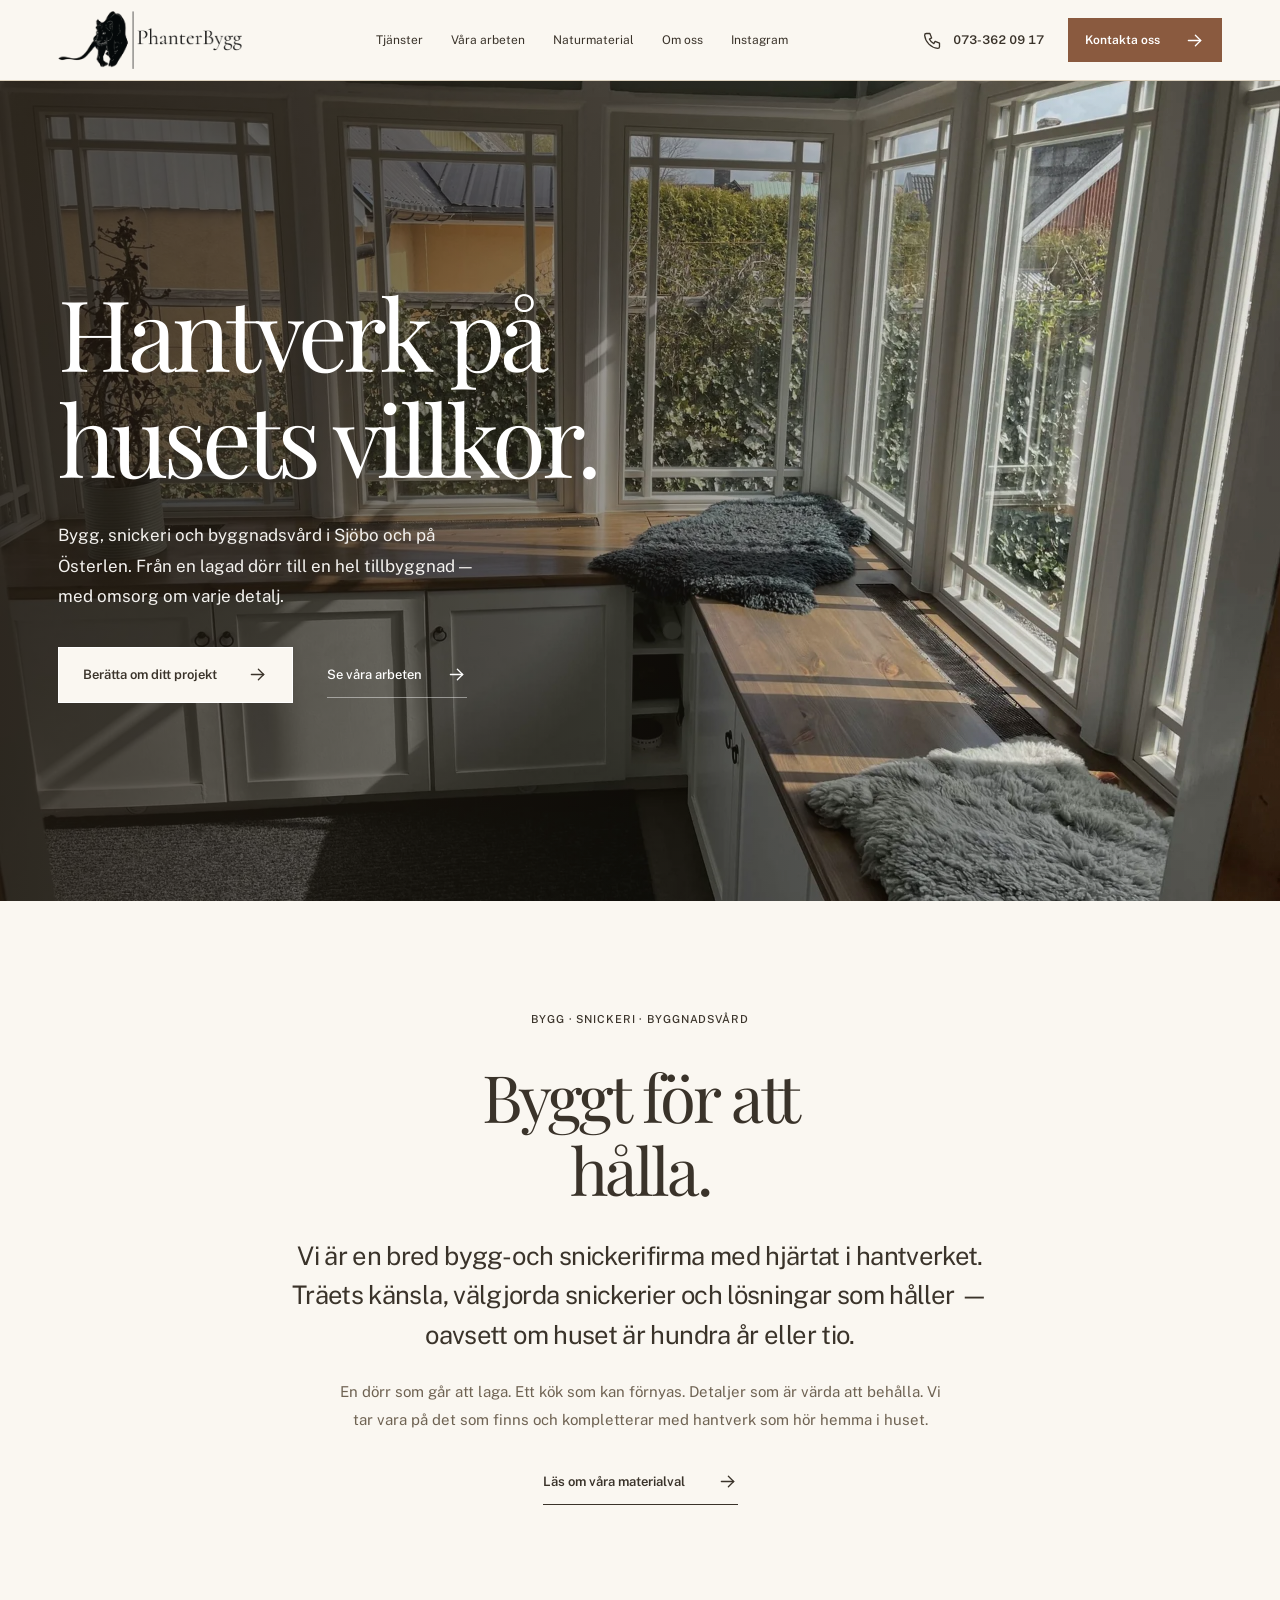
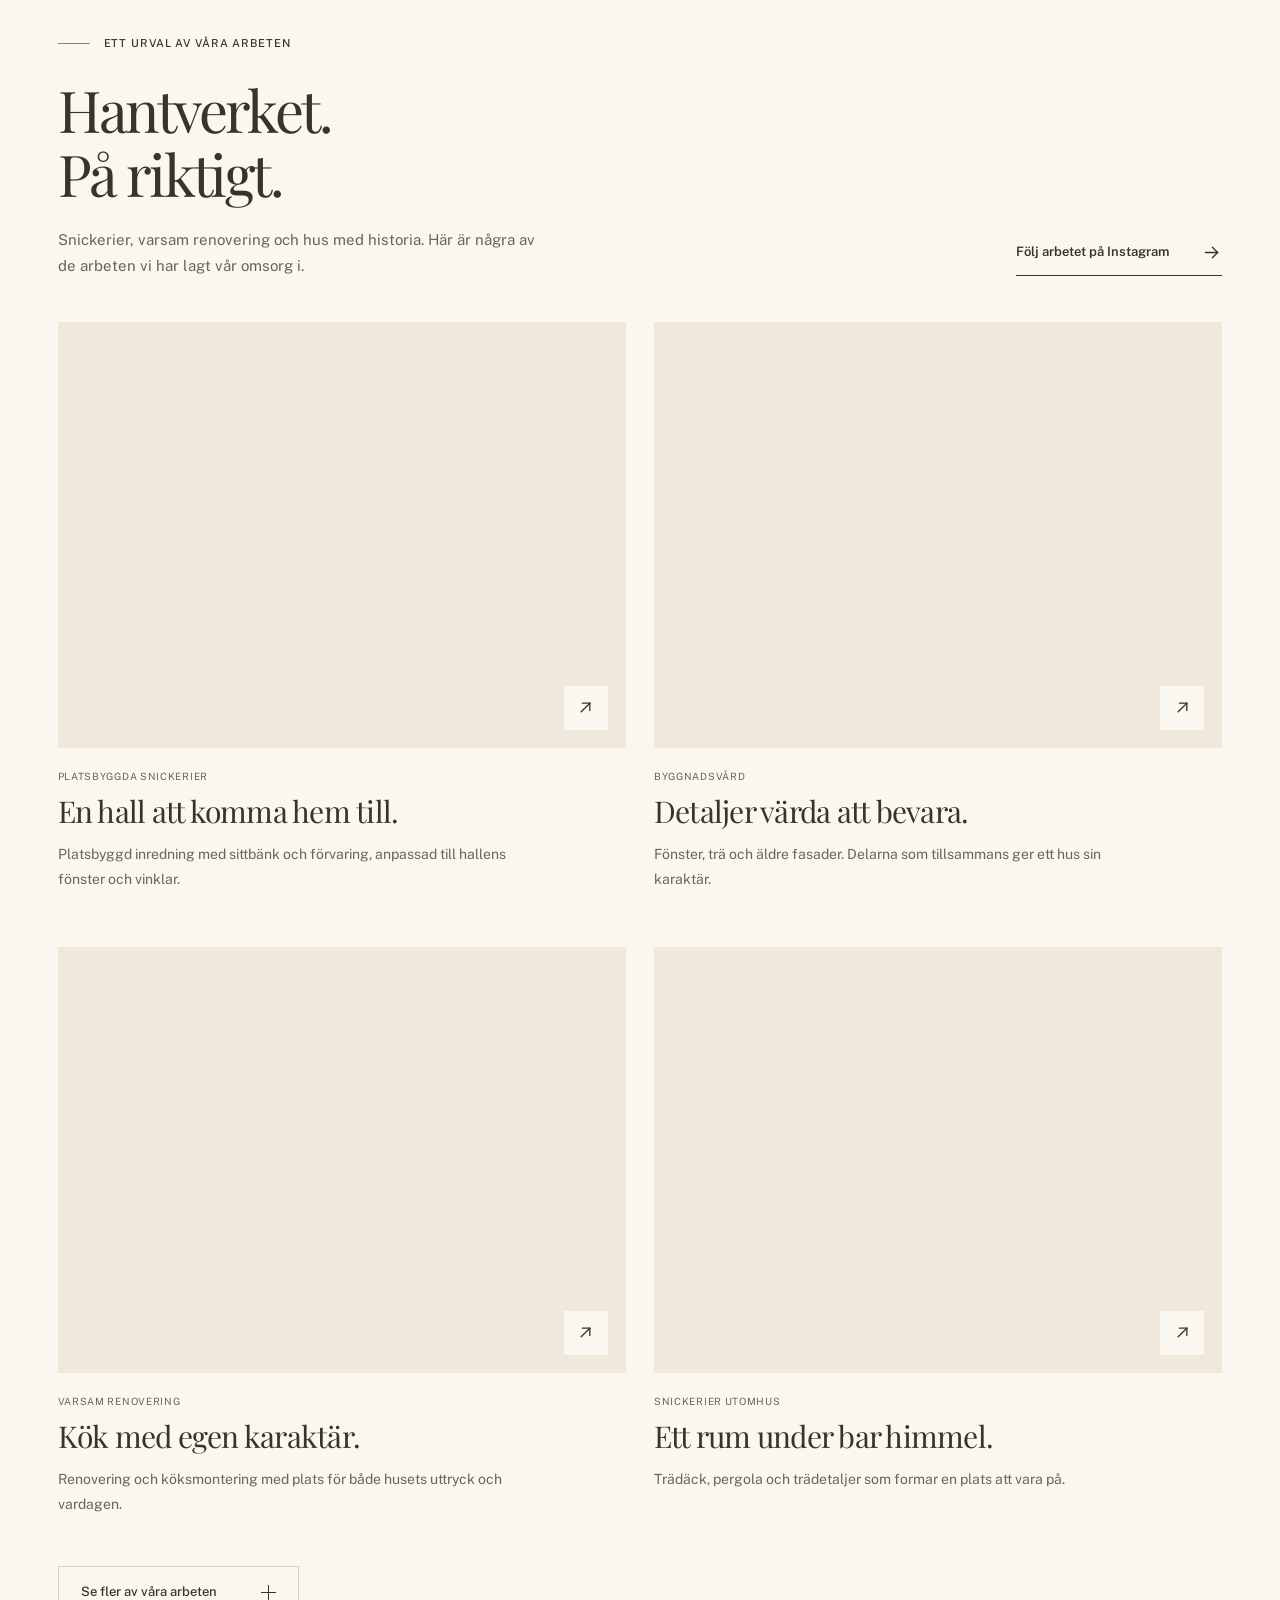
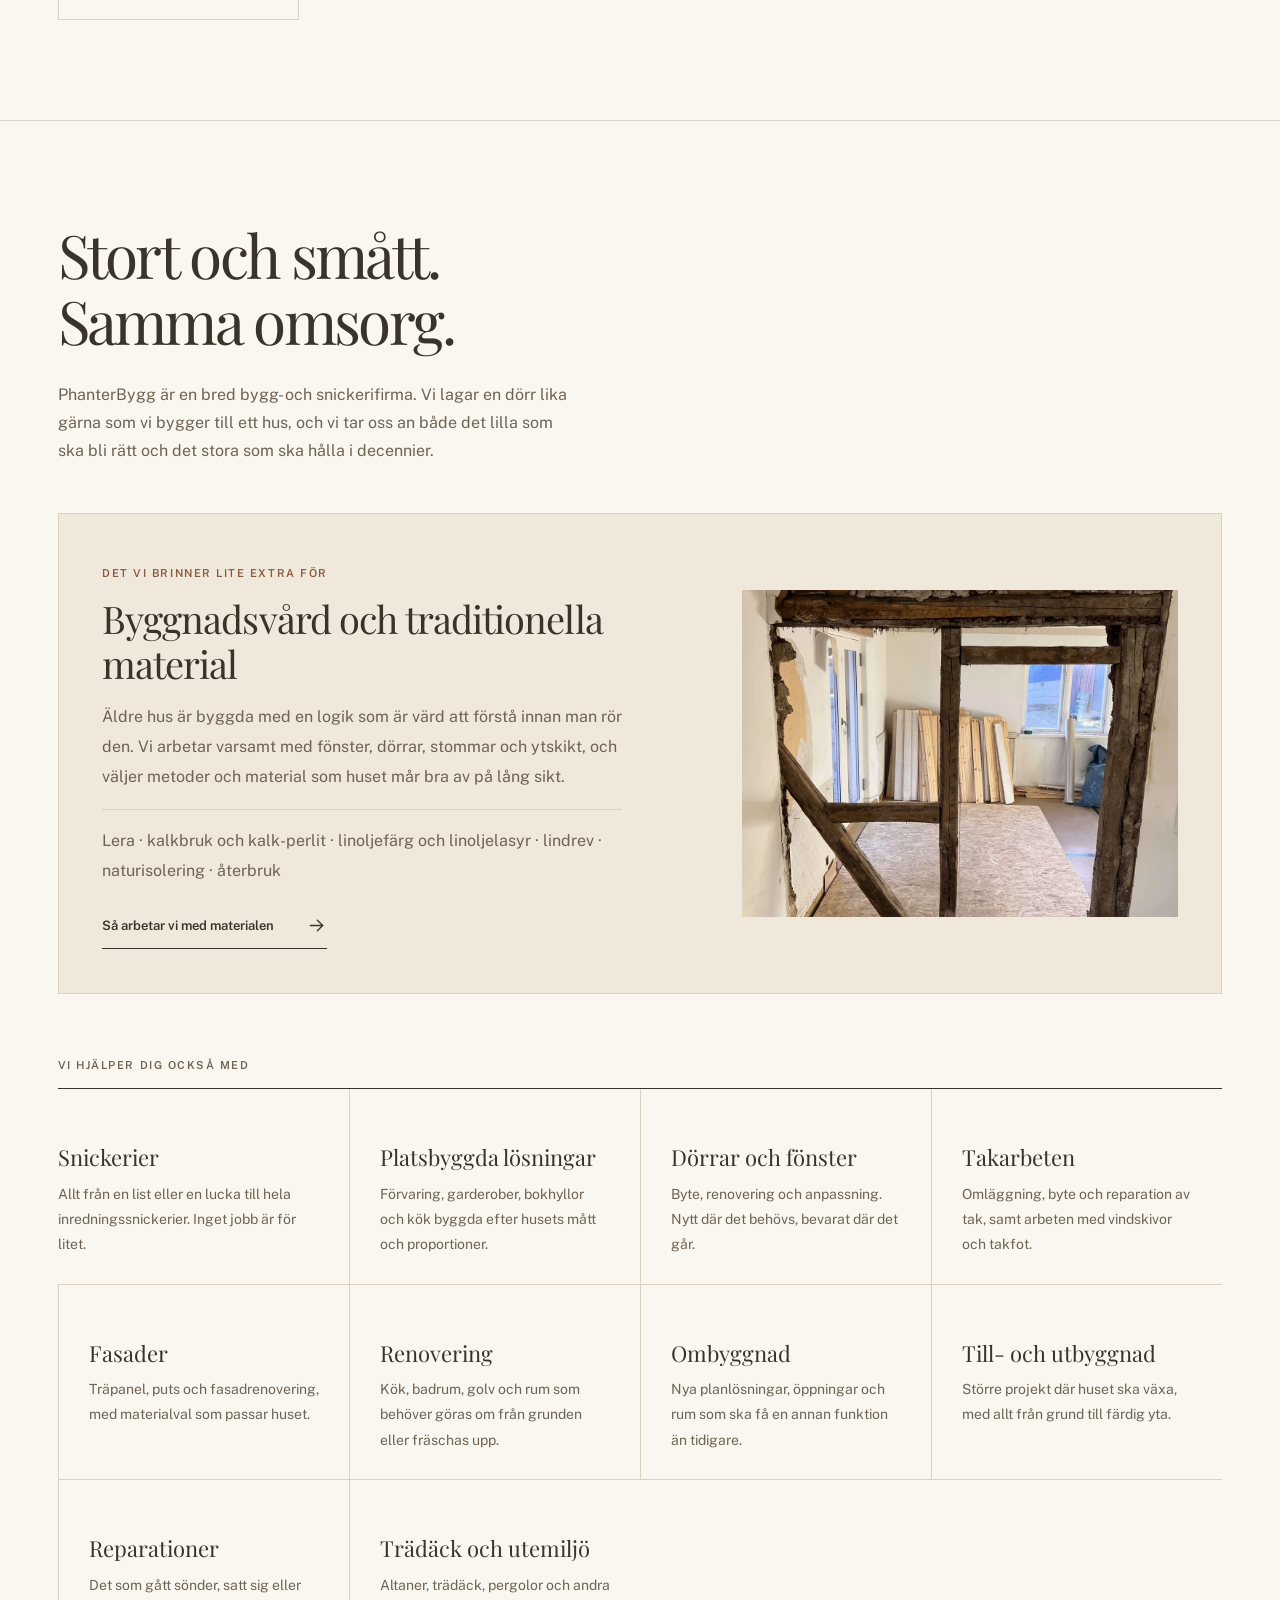
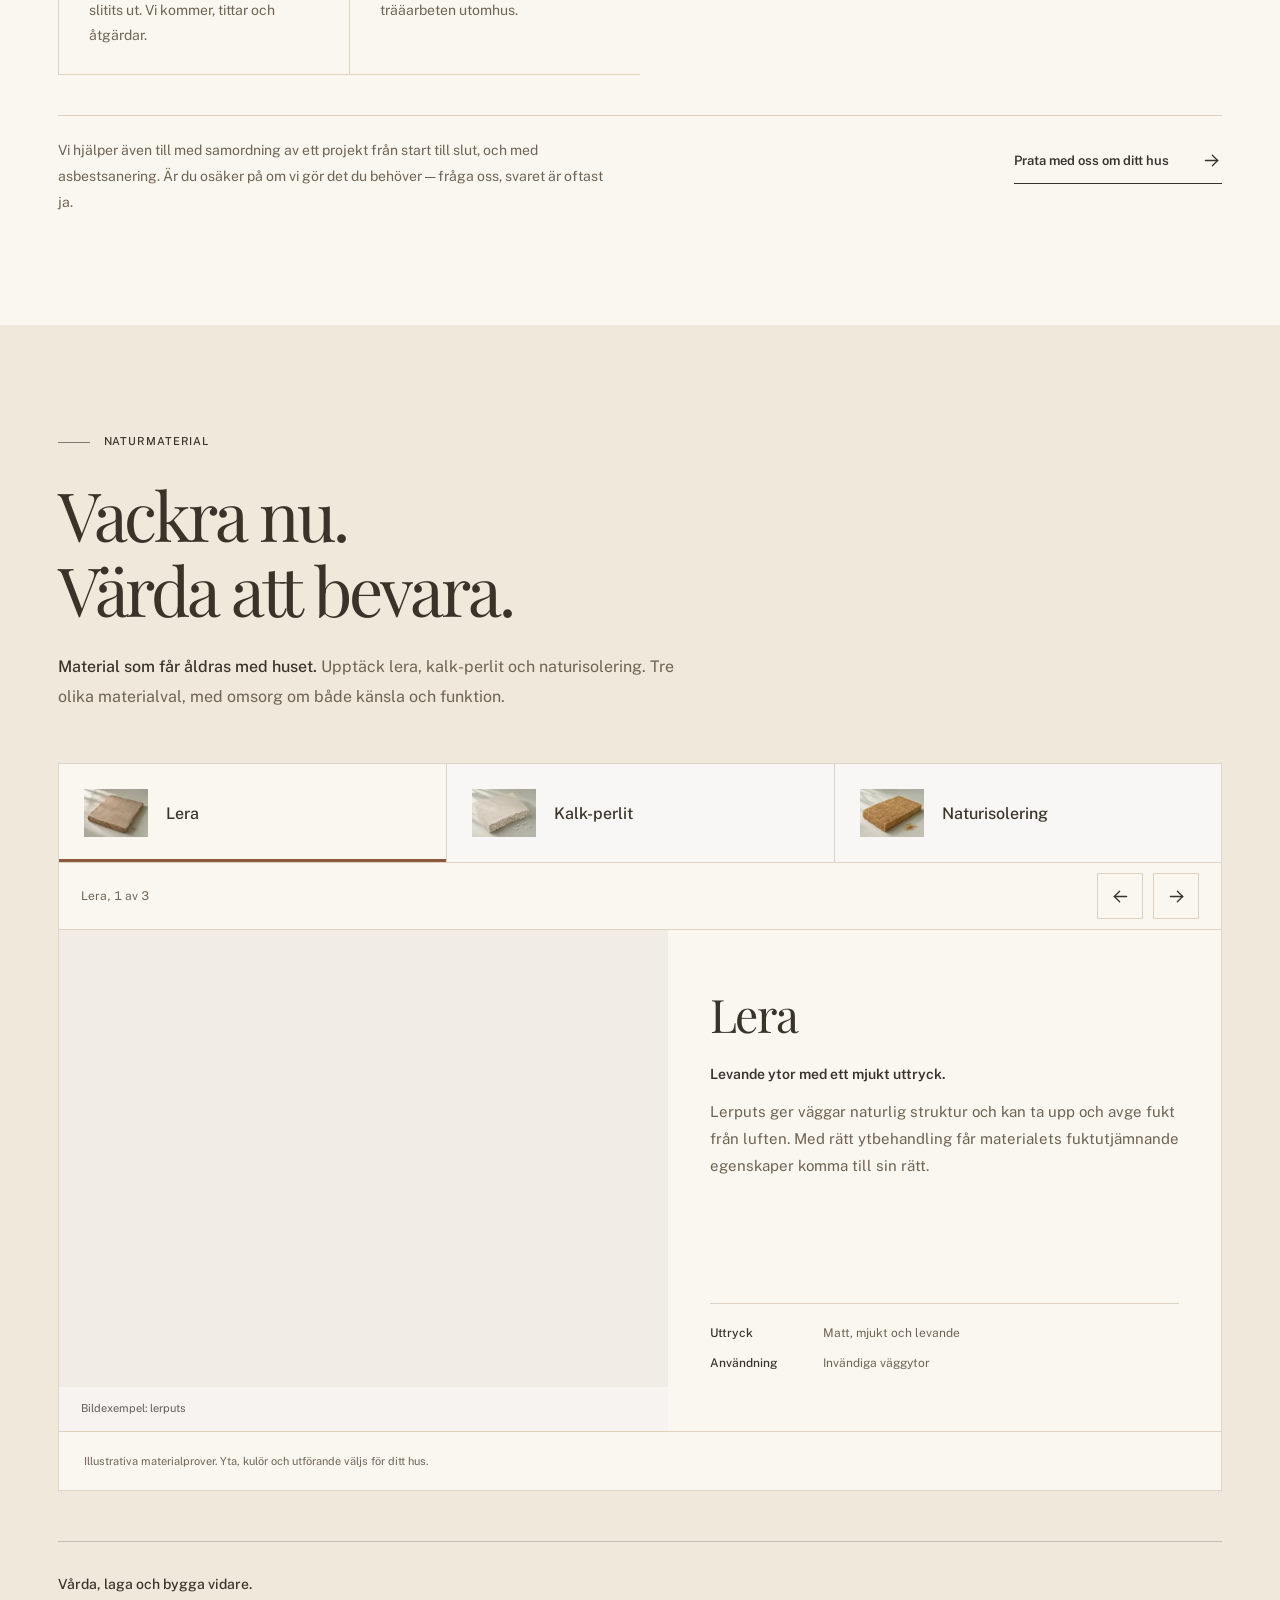
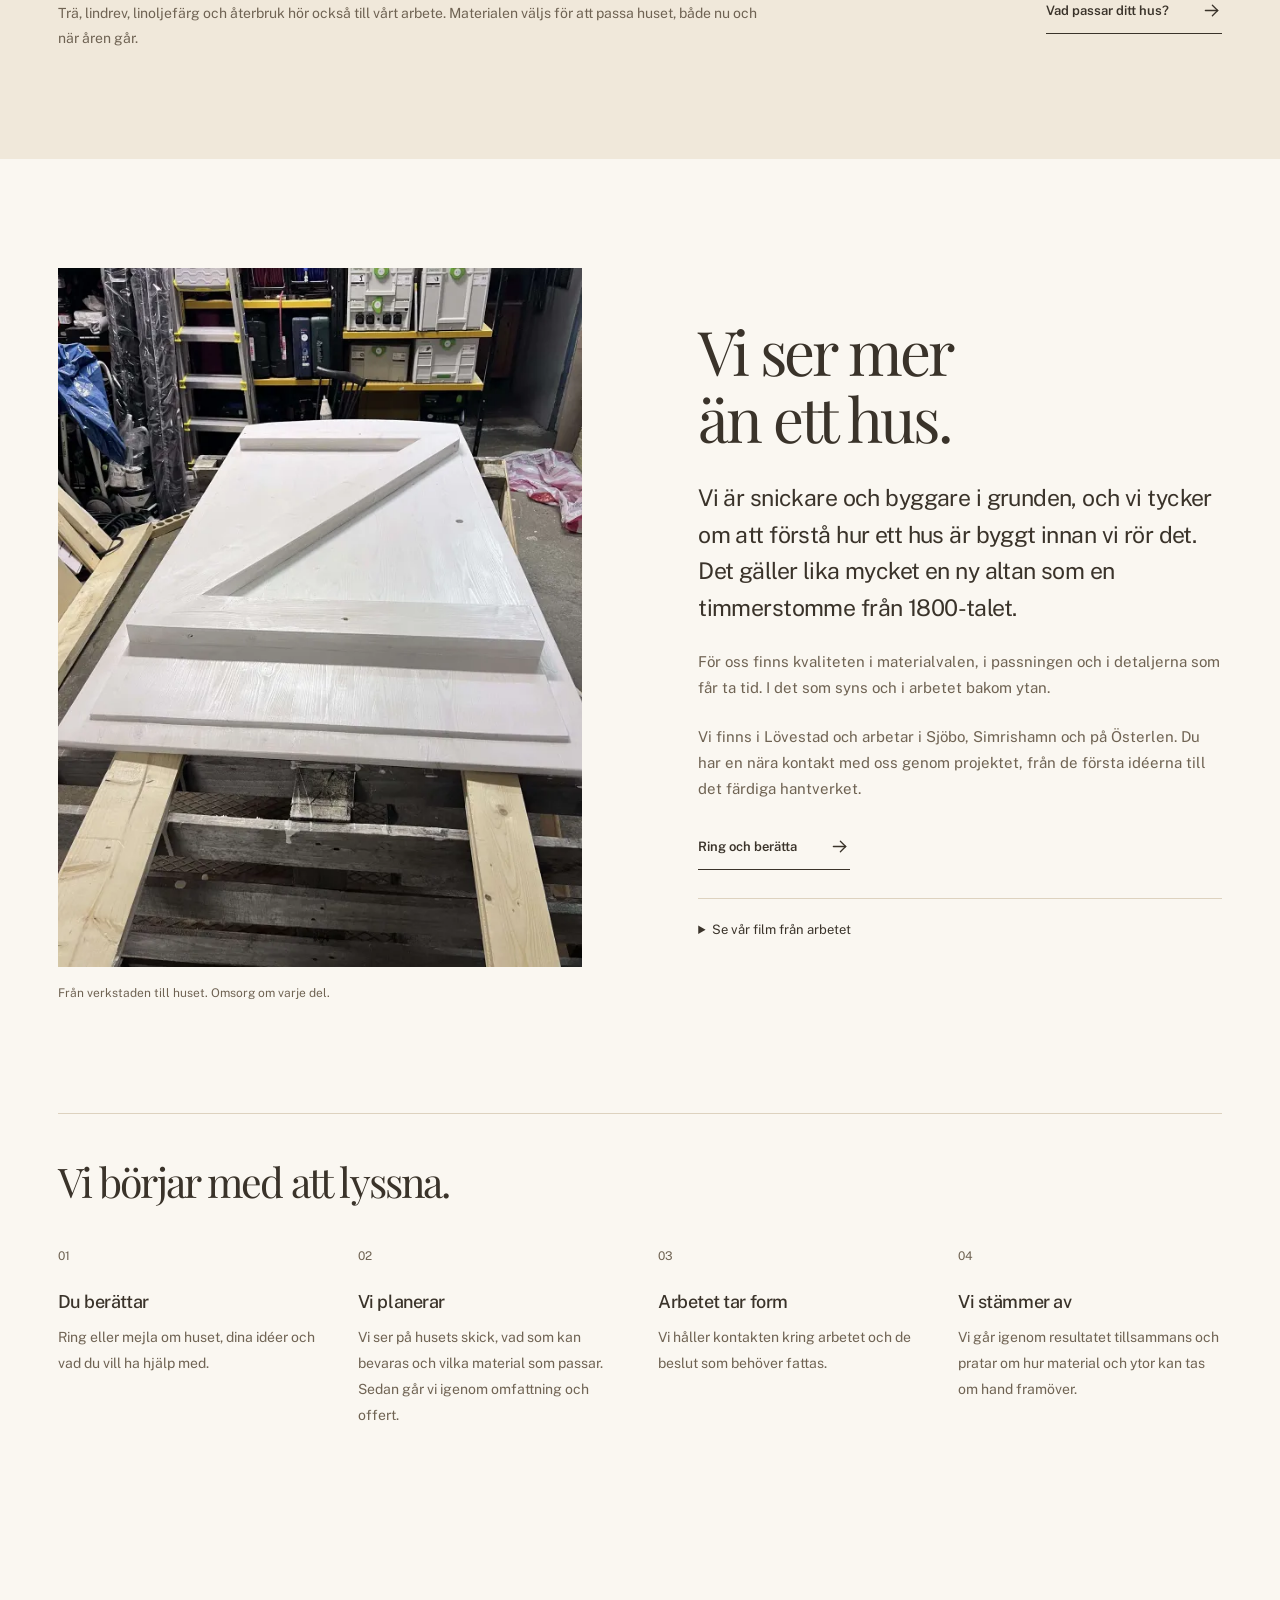
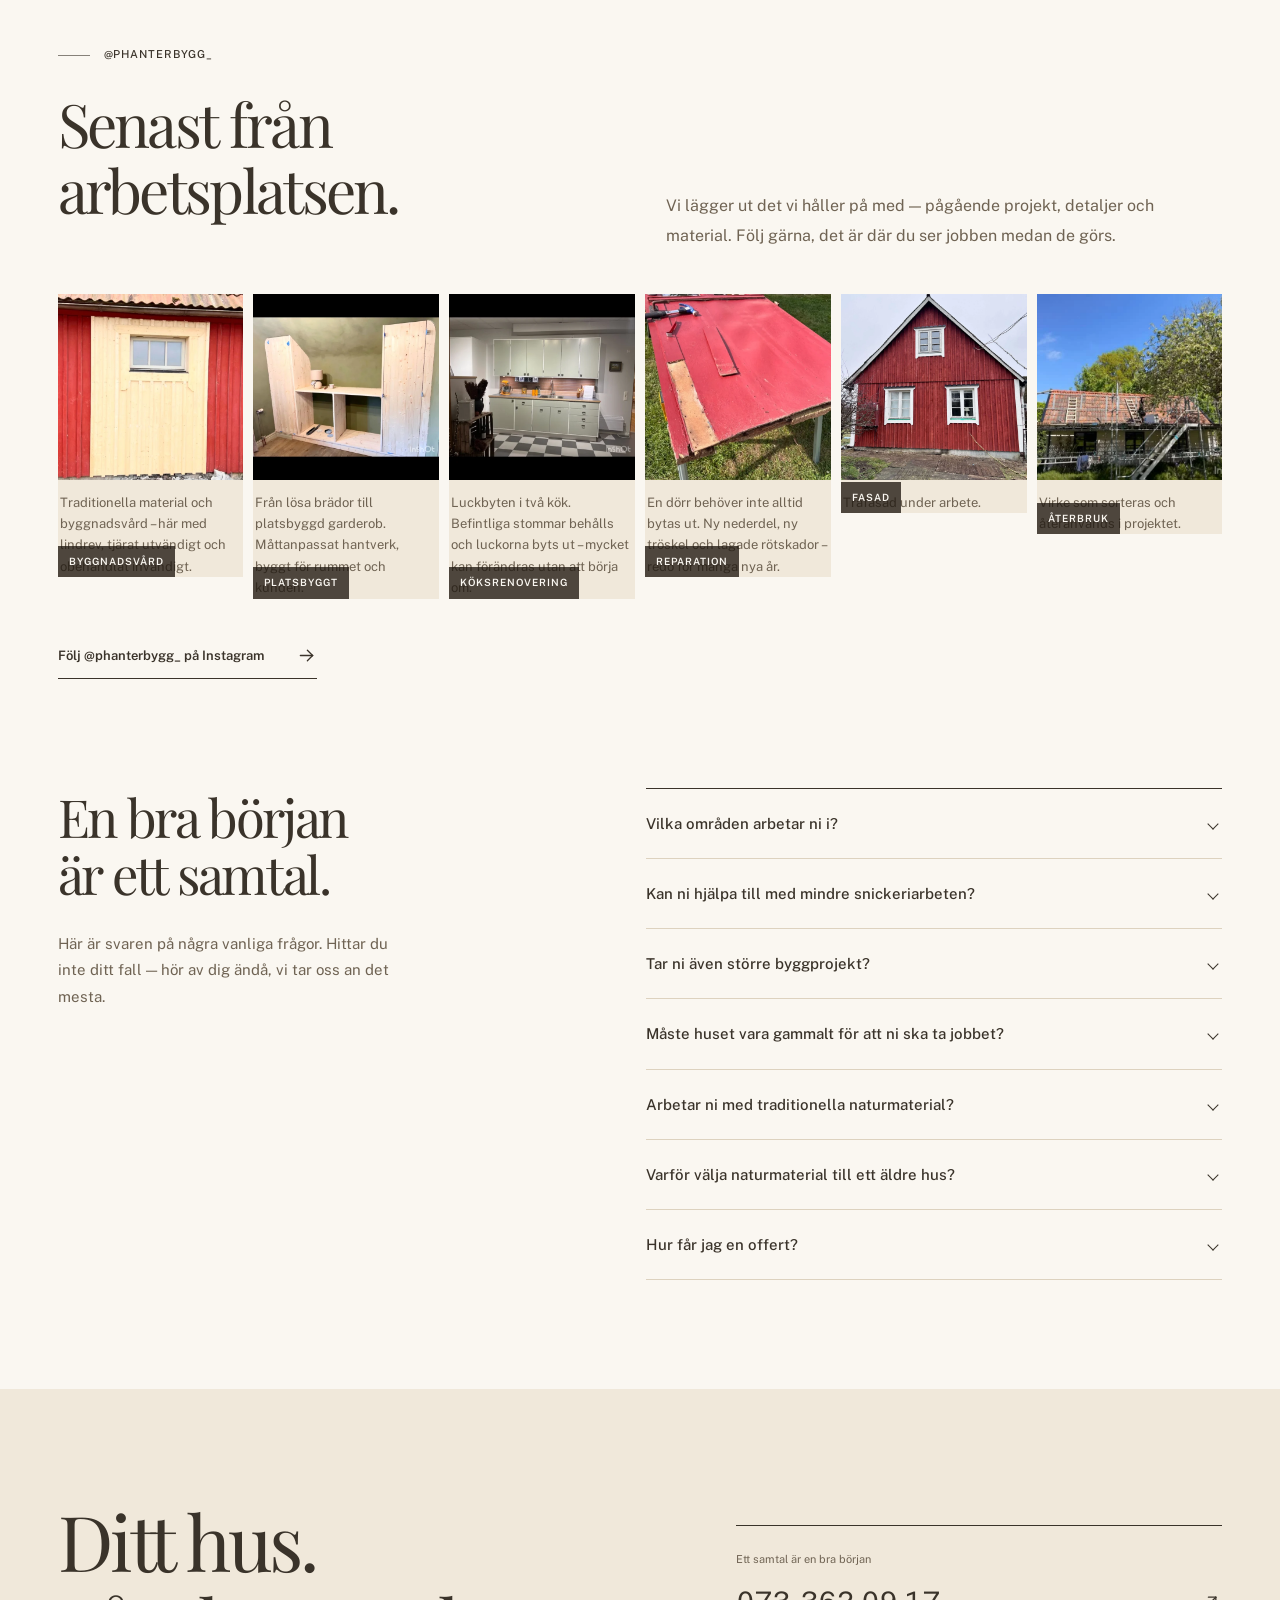
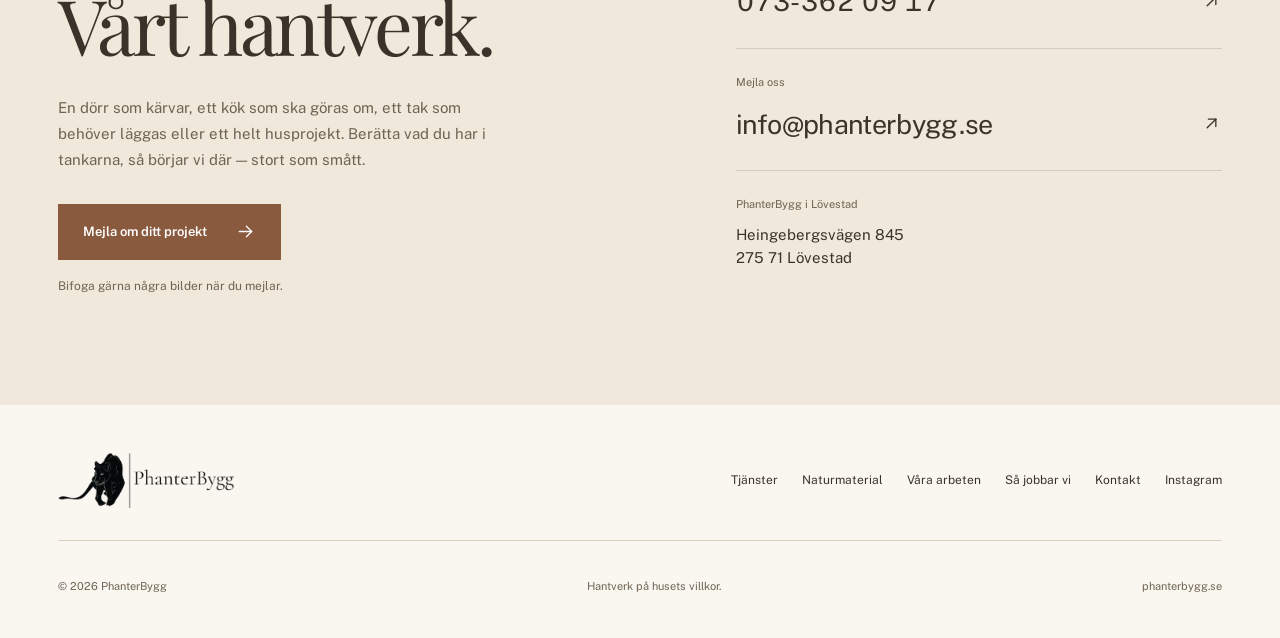
==== index.html @ 6626db3c "1" ====
<!DOCTYPE html><html lang="sv"><head>
<meta charset="utf-8">
<meta name="viewport" content="width=device-width,initial-scale=1,viewport-fit=cover">
<title>PhanterBygg | Bygg, snickeri &amp; byggnadsvård i Sjöbo och på Österlen</title>
<meta name="description" content="Bygg- och snickerifirma i Sjöbo och på Österlen. Snickerier, renovering, tak, fasad, till- och ombyggnad — och byggnadsvård med traditionella material. Stora som små jobb.">
<meta name="robots" content="index,follow,max-image-preview:large">
<meta name="theme-color" content="#faf7f1"><meta name="color-scheme" content="light">
<meta name="referrer" content="strict-origin-when-cross-origin">
<link rel="canonical" href="https://www.phanterbygg.se/">
<link rel="icon" href="assets/favicon.png" type="image/png">
<link rel="preload" href="assets/public-sans.woff2" as="font" type="font/woff2" crossorigin="">
<link rel="stylesheet" href="styles.css?v=20261112-material">
<meta property="og:type" content="website"><meta property="og:locale" content="sv_SE"><meta property="og:site_name" content="PhanterBygg">
<meta property="og:title" content="PhanterBygg | Hantverk på husets villkor">
<meta property="og:description" content="Bred bygg- och snickerifirma med hjärtat i byggnadsvården. Från en lagad dörr till en hel tillbyggnad — samma omsorg om detaljerna.">
<meta property="og:url" content="https://www.phanterbygg.se/">
<meta property="og:image" content="https://www.phanterbygg.se/assets/hero-hall-1920.webp">
<meta property="og:image:alt" content="Platsbyggd hall med träbänk och förvaring av PhanterBygg">
<meta name="twitter:card" content="summary_large_image">
<script type="application/ld+json">{"@context":"https://schema.org","@graph":[{"@type":"GeneralContractor","@id":"https://www.phanterbygg.se/#foretag","name":"PhanterBygg","url":"https://www.phanterbygg.se/","logo":"https://www.phanterbygg.se/assets/logo.webp","image":"https://www.phanterbygg.se/assets/hero-hall-1920.webp","description":"Byggnadsvård och måttanpassade snickerier med naturmaterial i Lövestad, Sjöbo, Simrishamn och på Österlen.","telephone":"+46733620917","email":"info@phanterbygg.se","address":{"@type":"PostalAddress","streetAddress":"Heingebergsvägen 845","postalCode":"275 71","addressLocality":"Lövestad","addressCountry":"SE"},"areaServed":["Lövestad","Sjöbo","Simrishamn","Österlen"],"sameAs":["https://www.instagram.com/phanterbygg_/"],"hasOfferCatalog":{"@type":"OfferCatalog","name":"Byggnadsvård och snickerier","itemListElement":[{"@type":"Offer","itemOffered":{"@type":"Service","name":"Byggnadsvård"}},{"@type":"Offer","itemOffered":{"@type":"Service","name":"Snickerier"}},{"@type":"Offer","itemOffered":{"@type":"Service","name":"Varsam renovering"}}]},"knowsAbout":["Byggnadsvård","Snickerier","Varsam renovering","Naturmaterial","Lera","Kalk-perlit","Naturisolering","Återbruk"]},{"@type":"WebSite","@id":"https://www.phanterbygg.se/#webbplats","url":"https://www.phanterbygg.se/","name":"PhanterBygg","inLanguage":"sv-SE"},{"@type":"WebPage","@id":"https://www.phanterbygg.se/#sida","url":"https://www.phanterbygg.se/","name":"Byggnadsvård och snickeri i Sjöbo och på Österlen","inLanguage":"sv-SE","isPartOf":{"@id":"https://www.phanterbygg.se/#webbplats"},"about":{"@id":"https://www.phanterbygg.se/#foretag"}}]}</script>
<script src="script.js?v=20261112-material" defer=""></script>
<link rel="preload" href="assets/playfair-display.woff2" as="font" type="font/woff2" crossorigin=""></head>
<body id="top">
<svg xmlns="http://www.w3.org/2000/svg" width="0" height="0" aria-hidden="true" class="icon-definitions"><defs><symbol id="arrow" viewBox="0 0 24 24"><g fill="none" stroke="currentColor" stroke-width="1.5" stroke-linecap="round" stroke-linejoin="round"><path d="M5 12l14 0"></path><path d="M13 18l6 -6"></path><path d="M13 6l6 6"></path></g></symbol><symbol id="phone" viewBox="0 0 24 24"><path d="M5 4h4l2 5-2.5 1.5a11 11 0 0 0 5 5L15 13l5 2v4a2 2 0 0 1-2 2A17 17 0 0 1 3 6a2 2 0 0 1 2-2" fill="none" stroke="currentColor" stroke-width="1.5" stroke-linecap="round" stroke-linejoin="round"></path></symbol></defs></svg>
<a class="skip" href="#innehall">Hoppa till innehållet</a>
<header class="header" id="header"><div class="nav wrap">
<a class="brand" href="#top" aria-label="PhanterBygg, startsida"><img src="assets/logo.webp" alt="PhanterBygg" width="895" height="279"></a>
<nav class="nav-links" aria-label="Huvudmeny"><a href="#tjanster">Tjänster</a><a href="#projekt">Våra arbeten</a><a href="#naturmaterial">Naturmaterial</a><a href="#om-oss">Om oss</a><a href="#instagram">Instagram</a></nav>
<div class="nav-actions"><a class="nav-phone" href="tel:+46733620917" aria-label="Ring PhanterBygg på 073-362 09 17"><svg class="arrow" aria-hidden="true"><use href="#phone"></use></svg><span>073-362 09 17</span></a><a class="button nav-contact" href="#offert">Kontakta oss <svg class="arrow" aria-hidden="true"><use href="#arrow"></use></svg></a><button class="menu-toggle" aria-label="Öppna menyn" aria-expanded="false" aria-controls="mobile-menu"><span class="menu-label">Meny</span><span class="menu-lines" aria-hidden="true"><i></i><i></i></span></button></div>
</div></header>
<div class="mobile-menu" id="mobile-menu" hidden=""><nav aria-label="Mobilmeny"><a href="#tjanster">Tjänster</a><a href="#projekt">Våra arbeten</a><a href="#naturmaterial">Naturmaterial</a><a href="#om-oss">Om oss</a><a href="#instagram">Instagram</a><a href="#process">Så jobbar vi</a><a href="#offert">Kontakt</a></nav><div class="menu-contact"><a href="tel:+46733620917">073-362 09 17</a><a href="mailto:info@phanterbygg.se">info@phanterbygg.se</a></div></div>
<main id="innehall">
<section class="hero" aria-labelledby="hero-title">
<img class="hero-photo" src="assets/hero-hall-1920.webp" srcset="assets/hero-hall-900.webp 900w, assets/hero-hall-1920.webp 1920w" sizes="100vw" alt="Platsbyggd hall av PhanterBygg med träbänk, förvaring och ljus genom spröjsade fönster" width="1920" height="1440" fetchpriority="high" decoding="async">
<div class="hero-shade" aria-hidden="true"></div>
<div class="wrap hero-content"><h1 id="hero-title">Hantverk på<br> husets villkor.</h1><p>Bygg, snickeri och byggnadsvård i Sjöbo och på Österlen. Från en lagad dörr till en hel tillbyggnad — med omsorg om varje detalj.</p><div class="hero-actions"><a class="button" href="#offert">Berätta om ditt projekt <svg class="arrow" aria-hidden="true"><use href="#arrow"></use></svg></a><a class="hero-link" href="#projekt">Se våra arbeten <svg class="arrow" aria-hidden="true"><use href="#arrow"></use></svg></a></div></div>

</section>

<section class="intro section" aria-labelledby="intro-title"><div class="wrap intro-layout intro-editorial">
<div><span class="section-label">Bygg · Snickeri · Byggnadsvård</span><h2 id="intro-title">Byggt för att<br> hålla.</h2></div>
<div><p class="lead">Vi är en bred bygg- och snickerifirma med hjärtat i hantverket. Träets känsla, välgjorda snickerier och lösningar som håller — oavsett om huset är hundra år eller tio.</p><p>En dörr som går att laga. Ett kök som kan förnyas. Detaljer som är värda att behålla. Vi tar vara på det som finns och kompletterar med hantverk som hör hemma i huset.</p><a class="text-link" href="#naturmaterial">Läs om våra materialval <svg class="arrow" aria-hidden="true"><use href="#arrow"></use></svg></a></div>
</div></section><section class="projects section" id="projekt"><div class="wrap"><div class="projects-heading"><div><span class="section-label">Ett urval av våra arbeten</span><h2>Hantverket.<br> På riktigt.</h2><p>Snickerier, varsam renovering och hus med historia. Här är några av de arbeten vi har lagt vår omsorg i.</p></div><a class="text-link" href="https://www.instagram.com/phanterbygg_/" target="_blank" rel="noopener noreferrer">Följ arbetet på Instagram <svg class="arrow" aria-hidden="true"><use href="#arrow"></use></svg></a></div><div class="project-grid selected-projects"><figure class="project"><a class="project-image" href="assets/platsbyggd-hall.webp" data-viewer="" data-caption="En hall att komma hem till." aria-label="Visa hela bilden: En hall att komma hem till."><img src="assets/platsbyggd-hall.webp" srcset="assets/platsbyggd-hall-600.webp 600w, assets/platsbyggd-hall.webp 1200w" sizes="(max-width: 760px) calc(100vw - 40px), 47vw" alt="Platsbyggd hall med sittbänk, träskivor och vita förvaringsskåp" width="1200" height="900" loading="lazy" decoding="async"><span class="image-open" aria-hidden="true"><svg class="arrow" aria-hidden="true"><use href="#arrow"></use></svg></span></a><figcaption><span class="project-kind">Platsbyggda snickerier</span><h3>En hall att komma hem till.</h3><p>Platsbyggd inredning med sittbänk och förvaring, anpassad till hallens fönster och vinklar.</p></figcaption></figure><figure class="project"><a class="project-image" href="assets/fonster-tegel.webp" data-viewer="" data-caption="Detaljer värda att bevara." aria-label="Visa hela bilden: Detaljer värda att bevara."><img src="assets/fonster-tegel.webp" srcset="assets/fonster-tegel-600.webp 600w, assets/fonster-tegel.webp 1200w" sizes="(max-width: 760px) calc(100vw - 40px), 47vw" alt="Grönt träfönster i en äldre röd tegelfasad" width="1200" height="1600" loading="lazy" decoding="async"><span class="image-open" aria-hidden="true"><svg class="arrow" aria-hidden="true"><use href="#arrow"></use></svg></span></a><figcaption><span class="project-kind">Byggnadsvård</span><h3>Detaljer värda att bevara.</h3><p>Fönster, trä och äldre fasader. Delarna som tillsammans ger ett hus sin karaktär.</p></figcaption></figure><figure class="project"><a class="project-image" href="assets/koksrenovering.webp" data-viewer="" data-caption="Kök med egen karaktär." aria-label="Visa hela bilden: Kök med egen karaktär."><img src="assets/koksrenovering.webp" srcset="assets/koksrenovering-600.webp 600w, assets/koksrenovering.webp 1200w" sizes="(max-width: 760px) calc(100vw - 40px), 47vw" alt="Kök med grå skåpluckor, träbalkar och trappa" width="1200" height="900" loading="lazy" decoding="async"><span class="image-open" aria-hidden="true"><svg class="arrow" aria-hidden="true"><use href="#arrow"></use></svg></span></a><figcaption><span class="project-kind">Varsam renovering</span><h3>Kök med egen karaktär.</h3><p>Renovering och köksmontering med plats för både husets uttryck och vardagen.</p></figcaption></figure><figure class="project"><a class="project-image" href="assets/pergola.webp" data-viewer="" data-caption="Ett rum under bar himmel." aria-label="Visa hela bilden: Ett rum under bar himmel."><img src="assets/pergola.webp" srcset="assets/pergola-600.webp 600w, assets/pergola.webp 1200w" sizes="(max-width: 760px) calc(100vw - 40px), 47vw" alt="Pergola i trä med ribbväggar på en uteplats" width="1200" height="900" loading="lazy" decoding="async"><span class="image-open" aria-hidden="true"><svg class="arrow" aria-hidden="true"><use href="#arrow"></use></svg></span></a><figcaption><span class="project-kind">Snickerier utomhus</span><h3>Ett rum under bar himmel.</h3><p>Trädäck, pergola och trädetaljer som formar en plats att vara på.</p></figcaption></figure></div>
<details class="more-projects"><summary>Se fler av våra arbeten <span class="more-icon" aria-hidden="true"></span></summary><div class="project-grid extra-projects"><figure class="project"><a class="project-image" href="assets/platsbyggd-forvaring.webp" data-viewer="" data-caption="Förvaring som hör hemma." aria-label="Visa hela bilden: Förvaring som hör hemma."><img src="assets/platsbyggd-forvaring.webp" srcset="assets/platsbyggd-forvaring-600.webp 600w, assets/platsbyggd-forvaring.webp 1200w" sizes="(max-width: 600px) calc(100vw - 40px), (max-width: 1000px) 43vw, 29vw" alt="Vita platsbyggda skåpluckor i trä med svarta gångjärn" width="1200" height="900" loading="lazy" decoding="async"><span class="image-open" aria-hidden="true"><svg class="arrow" aria-hidden="true"><use href="#arrow"></use></svg></span></a><figcaption><h3>Förvaring som hör hemma.</h3><p>Måttanpassade snickerier med genomtänkta detaljer, från luckor till beslag.</p></figcaption></figure><figure class="project"><a class="project-image" href="assets/fasad-tra.webp" data-viewer="" data-caption="Hus med en historia." aria-label="Visa hela bilden: Hus med en historia."><img src="assets/fasad-tra.webp" srcset="assets/fasad-tra-600.webp 600w, assets/fasad-tra.webp 1200w" sizes="(max-width: 600px) calc(100vw - 40px), (max-width: 1000px) 43vw, 29vw" alt="Äldre rött trähus med vita fönster och träpanel" width="1200" height="1600" loading="lazy" decoding="async"><span class="image-open" aria-hidden="true"><svg class="arrow" aria-hidden="true"><use href="#arrow"></use></svg></span></a><figcaption><h3>Hus med en historia.</h3><p>Byggnadsvård och varsam renovering med respekt för det befintliga.</p></figcaption></figure>
<figure class="project"><a class="project-image letterbox" href="assets/snickeri.webp" data-viewer="" data-caption="Platsbyggd garderob under arbete." aria-label="Visa hela bilden av garderoben"><img src="assets/snickeri.webp" alt="Platsbyggd garderob i trä under arbete" width="640" height="1138" loading="lazy" decoding="async"><span class="image-open" aria-hidden="true"><svg class="arrow" aria-hidden="true"><use href="#arrow"></use></svg></span></a><figcaption><h3>Platsbyggt för rummet.</h3><p>Från lösa brädor till garderob med stomme, hyllor, luckor och beslag. Ett pågående snickeriarbete.</p></figcaption></figure>
<figure class="project"><a class="project-image letterbox" href="assets/kok.webp" data-viewer="" data-caption="Nya köksluckor, bevarade stommar." aria-label="Visa hela bilden av köket"><img src="assets/kok.webp" alt="Kök med nya ljusgröna luckor och bevarade stommar" width="640" height="1138" loading="lazy" decoding="async"><span class="image-open" aria-hidden="true"><svg class="arrow" aria-hidden="true"><use href="#arrow"></use></svg></span></a><figcaption><h3>Nya luckor. Samma stommar.</h3><p>Luckbyte i samarbete med Smedstorps Snickeri. Ett nytt uttryck utan att allt behöver rivas ut.</p></figcaption></figure>
<figure class="project"><a class="project-image" href="assets/byggnadsvard.webp" data-viewer="" data-caption="Nytt trä möter gammalt hus." aria-label="Visa hela bilden av träfasaden"><img src="assets/byggnadsvard.webp" alt="Ny träpanel och fönster på ett äldre rött hus" width="640" height="1138" loading="lazy" decoding="async"><span class="image-open" aria-hidden="true"><svg class="arrow" aria-hidden="true"><use href="#arrow"></use></svg></span></a><figcaption><h3>Nytt trä möter gammalt hus.</h3><p>Traditionella material och metoder med omsorg om husets befintliga delar.</p></figcaption></figure>
<figure class="project"><a class="project-image" href="assets/aterbruk.webp" data-viewer="" data-caption="Takarbete med återbruk av takpannor." aria-label="Visa hela bilden av takarbetet"><img src="assets/aterbruk.webp" alt="Takarbete där befintliga takpannor återbrukas" width="640" height="480" loading="lazy" decoding="async"><span class="image-open" aria-hidden="true"><svg class="arrow" aria-hidden="true"><use href="#arrow"></use></svg></span></a><figcaption><h3>Takpannor värda att behålla.</h3><p>Återbruk är en del av att förstå vad huset redan har.</p></figcaption></figure>
<figure class="project"><a class="project-image" href="assets/hantverk-ute.webp" data-viewer="" data-caption="Träkonstruktion och utekök." aria-label="Visa hela bilden av uteköket"><img src="assets/hantverk-ute.webp" srcset="assets/hantverk-ute-600.webp 600w, assets/hantverk-ute.webp 1200w" sizes="(max-width: 600px) calc(100vw - 40px), (max-width: 1000px) 43vw, 29vw" alt="Utekök under en träkonstruktion vid en äldre byggnad" width="1200" height="900" loading="lazy" decoding="async"><span class="image-open" aria-hidden="true"><svg class="arrow" aria-hidden="true"><use href="#arrow"></use></svg></span></a><figcaption><h3>Hantverk även utomhus.</h3><p>Trädetaljer, tak och plats för livet utanför huset.</p></figcaption></figure>
<figure class="project"><a class="project-image" href="assets/utemiljo.webp" data-viewer="" data-caption="Trädäck och uteplats." aria-label="Visa hela bilden av uteplatsen"><img src="assets/utemiljo.webp" srcset="assets/utemiljo-600.webp 600w, assets/utemiljo.webp 1200w" sizes="(max-width: 600px) calc(100vw - 40px), (max-width: 1000px) 43vw, 29vw" alt="Trädäck med sittplats och träskärm i en trädgård" width="1200" height="900" loading="lazy" decoding="async"><span class="image-open" aria-hidden="true"><svg class="arrow" aria-hidden="true"><use href="#arrow"></use></svg></span></a><figcaption><h3>Plats för en stund ute.</h3><p>Trädäck och utemiljöer som anpassas till huset och trädgården.</p></figcaption></figure>
<figure class="project"><a class="project-image" href="assets/byggnadsvard-stomme.webp" data-viewer="" data-caption="Det befintliga får leva vidare." aria-label="Visa hela bilden: Det befintliga får leva vidare."><img src="assets/byggnadsvard-stomme.webp" srcset="assets/byggnadsvard-stomme-600.webp 600w, assets/byggnadsvard-stomme.webp 1200w" sizes="(max-width: 760px) calc(100vw - 44px), 30vw" alt="Äldre trästomme frilagd under PhanterByggs byggnadsvårdsarbete" width="1200" height="1600" loading="lazy" decoding="async"><span class="image-open" aria-hidden="true"><svg class="arrow" aria-hidden="true"><use href="#arrow"></use></svg></span></a><figcaption><h3>Det befintliga får leva vidare.</h3><p>En äldre trästomme frilagd under ett byggnadsvårdsarbete.</p></figcaption></figure></div></details>
</div></section>
<section class="services section" id="tjanster"><div class="wrap services-layout"><div class="services-heading"><h2>Stort och smått.<br> Samma omsorg.</h2><p>PhanterBygg är en bred bygg- och snickerifirma. Vi lagar en dörr lika gärna som vi bygger till ett hus, och vi tar oss an både det lilla som ska bli rätt och det stora som ska hålla i decennier.</p></div><article class="service-feature"><div class="service-feature-text"><span class="service-flag">Det vi brinner lite extra för</span><h3>Byggnadsvård och traditionella material</h3><p>Äldre hus är byggda med en logik som är värd att förstå innan man rör den. Vi arbetar varsamt med fönster, dörrar, stommar och ytskikt, och väljer metoder och material som huset mår bra av på lång sikt.</p><p class="service-feature-materials">Lera · kalkbruk och kalk-perlit · linoljefärg och linoljelasyr · lindrev · naturisolering · återbruk</p><a class="text-link" href="#naturmaterial">Så arbetar vi med materialen <svg class="arrow" aria-hidden="true"><use href="#arrow"></use></svg></a></div><figure class="service-feature-photo"><img src="assets/byggnadsvard-stomme.webp" alt="Timmerstomme under renovering hos PhanterBygg" width="640" height="480" loading="lazy" decoding="async"></figure></article><h3 class="services-subhead">Vi hjälper dig också med</h3><ul class="service-grid"><li><h4>Snickerier</h4><p>Allt från en list eller en lucka till hela inredningssnickerier. Inget jobb är för litet.</p></li><li><h4>Platsbyggda lösningar</h4><p>Förvaring, garderober, bokhyllor och kök byggda efter husets mått och proportioner.</p></li><li><h4>Dörrar och fönster</h4><p>Byte, renovering och anpassning. Nytt där det behövs, bevarat där det går.</p></li><li><h4>Takarbeten</h4><p>Omläggning, byte och reparation av tak, samt arbeten med vindskivor och takfot.</p></li><li><h4>Fasader</h4><p>Träpanel, puts och fasadrenovering, med materialval som passar huset.</p></li><li><h4>Renovering</h4><p>Kök, badrum, golv och rum som behöver göras om från grunden eller fräschas upp.</p></li><li><h4>Ombyggnad</h4><p>Nya planlösningar, öppningar och rum som ska få en annan funktion än tidigare.</p></li><li><h4>Till- och utbyggnad</h4><p>Större projekt där huset ska växa, med allt från grund till färdig yta.</p></li><li><h4>Reparationer</h4><p>Det som gått sönder, satt sig eller slitits ut. Vi kommer, tittar och åtgärdar.</p></li><li><h4>Trädäck och utemiljö</h4><p>Altaner, trädäck, pergolor och andra trääarbeten utomhus.</p></li></ul><div class="services-tail"><p class="services-note">Vi hjälper även till med samordning av ett projekt från start till slut, och med asbestsanering. Är du osäker på om vi gör det du behöver — fråga oss, svaret är oftast ja.</p><a class="text-link" href="#offert">Prata med oss om ditt hus <svg class="arrow" aria-hidden="true"><use href="#arrow"></use></svg></a></div></div></section>
<section class="material section" id="naturmaterial" aria-labelledby="material-title"><div class="wrap">
<header class="material-heading"><span class="section-label">Naturmaterial</span><h2 id="material-title">Vackra nu.<br> Värda att bevara.</h2><p><strong>Material som får åldras med huset.</strong> Upptäck lera, kalk-perlit och naturisolering. Tre olika materialval, med omsorg om både känsla och funktion.</p></header>
<div class="material-guide" aria-label="Utforska våra naturmaterial">
<div class="material-tabs" hidden=""><button class="material-tab" id="tab-lera" type="button" data-material="lera"><img src="assets/material-lera-160.webp" alt="" width="160" height="120" loading="lazy"><span>Lera</span></button><button class="material-tab" id="tab-kalk-perlit" type="button" data-material="kalk-perlit"><img src="assets/material-kalk-perlit-160.webp" alt="" width="160" height="120" loading="lazy"><span>Kalk-perlit</span></button><button class="material-tab" id="tab-naturisolering" type="button" data-material="naturisolering"><img src="assets/material-naturisolering-160.webp" alt="" width="160" height="120" loading="lazy"><span>Naturisolering</span></button></div>
<div class="material-controls" hidden=""><span class="material-count" aria-live="polite" aria-atomic="true">Lera, 1 av 3</span><button class="material-prev" type="button" aria-label="Föregående material" aria-controls="material-panels"><svg class="arrow" aria-hidden="true"><use href="#arrow"></use></svg></button><button class="material-next" type="button" aria-label="Nästa material" aria-controls="material-panels"><svg class="arrow" aria-hidden="true"><use href="#arrow"></use></svg></button></div>
<div class="material-panels" id="material-panels"><article class="material-panel" id="lera">
<figure class="material-visual"><img class="material-sample" src="assets/material-lera-1200.webp" srcset="assets/material-lera-640.webp 640w, assets/material-lera-1200.webp 1200w" sizes="(max-width: 760px) calc(100vw - 44px), 52vw" width="1200" height="900" alt="Illustrativt materialprov av matt lerputs med naturlig struktur" loading="lazy" decoding="async"><figcaption>Bildexempel: lerputs</figcaption><p class="material-image-fallback" hidden="">Bilden kunde inte laddas. Läs om materialet här intill.</p></figure>
<div class="material-panel-copy"><h3>Lera</h3><p class="material-benefit">Levande ytor med ett mjukt uttryck.</p><p>Lerputs ger väggar naturlig struktur och kan ta upp och avge fukt från luften. Med rätt ytbehandling får materialets fuktutjämnande egenskaper komma till sin rätt.</p><dl class="material-facts"><div><dt>Uttryck</dt><dd>Matt, mjukt och levande</dd></div><div><dt>Användning</dt><dd>Invändiga väggytor</dd></div></dl></div>
</article><article class="material-panel" id="kalk-perlit">
<figure class="material-visual"><img class="material-sample" src="assets/material-kalk-perlit-1200.webp" srcset="assets/material-kalk-perlit-640.webp 640w, assets/material-kalk-perlit-1200.webp 1200w" sizes="(max-width: 760px) calc(100vw - 44px), 52vw" width="1200" height="900" alt="Illustrativt materialprov av kalkputs med perlit och synligt poröst tvärsnitt" loading="lazy" decoding="async"><figcaption>Bildexempel: kalkputs med perlit</figcaption><p class="material-image-fallback" hidden="">Bilden kunde inte laddas. Läs om materialet här intill.</p></figure>
<div class="material-panel-copy"><h3>Kalk-perlit</h3><p class="material-benefit">Mineralisk känsla med isolerande egenskaper.</p><p>Kalkputs med lätt perlit kan bidra med isolering och låta vattenånga passera. En lösning att överväga vid varsam renovering, med uppbyggnad och ytskikt anpassade till väggen.</p><dl class="material-facts"><div><dt>Uttryck</dt><dd>Ljust, mineraliskt och strukturerat</dd></div><div><dt>Användning</dt><dd>Isolerande puts i lämpliga konstruktioner</dd></div></dl></div>
</article><article class="material-panel" id="naturisolering">
<figure class="material-visual"><img class="material-sample" src="assets/material-naturisolering-1200.webp" srcset="assets/material-naturisolering-640.webp 640w, assets/material-naturisolering-1200.webp 1200w" sizes="(max-width: 760px) calc(100vw - 44px), 52vw" width="1200" height="900" alt="Illustrativt materialprov av naturisolering med tätt sammanflätade träfibrer" loading="lazy" decoding="async"><figcaption>Bildexempel: träfiberisolering</figcaption><p class="material-image-fallback" hidden="">Bilden kunde inte laddas. Läs om materialet här intill.</p></figure>
<div class="material-panel-copy"><h3>Naturisolering</h3><p class="material-benefit">Komfort med huset som utgångspunkt.</p><p>Träfiber och andra naturbaserade isolermaterial kan minska värmeförluster och dämpa ljud. Vi ser till helheten, där isolering, lufttäthet och fukthantering behöver fungera tillsammans.</p><dl class="material-facts"><div><dt>Uttryck</dt><dd>Naturliga fibrer i konstruktionen</dd></div><div><dt>Användning</dt><dd>Isolering som anpassas till huset</dd></div></dl></div>
</article></div>
<div class="material-guide-footer"><p class="material-illustration">Illustrativa materialprover. Yta, kulör och utförande väljs för ditt hus.</p></div>
</div>
<div class="material-closing"><p><strong>Vårda, laga och bygga vidare.</strong> Trä, lindrev, linoljefärg och återbruk hör också till vårt arbete. Materialen väljs för att passa huset, både nu och när åren går.</p><a class="text-link" href="#offert">Vad passar ditt hus? <svg class="arrow" aria-hidden="true"><use href="#arrow"></use></svg></a></div>
</div></section>

<section class="about section" id="om-oss"><div class="wrap about-layout"><figure class="about-photo-wrap"><div class="about-photo"><img src="assets/dorr-verkstad.webp" srcset="assets/dorr-verkstad-600.webp 600w, assets/dorr-verkstad.webp 1200w" sizes="(max-width: 760px) calc(100vw - 40px), 42vw" alt="Trädörr med diagonalt trästag under tillverkning i verkstaden" width="1200" height="1600" loading="lazy" decoding="async"></div><figcaption>Från verkstaden till huset. Omsorg om varje del.</figcaption></figure><div class="about-copy"><h2>Vi ser mer<br> än ett hus.</h2><p class="lead">Vi är snickare och byggare i grunden, och vi tycker om att förstå hur ett hus är byggt innan vi rör det. Det gäller lika mycket en ny altan som en timmerstomme från 1800-talet.</p><p>För oss finns kvaliteten i materialvalen, i passningen och i detaljerna som får ta tid. I det som syns och i arbetet bakom ytan.</p><p>Vi finns i Lövestad och arbetar i Sjöbo, Simrishamn och på Österlen. Du har en nära kontakt med oss genom projektet, från de första idéerna till det färdiga hantverket.</p><a class="text-link" href="tel:+46733620917">Ring och berätta <svg class="arrow" aria-hidden="true"><use href="#arrow"></use></svg></a><details class="film"><summary>Se vår film från arbetet</summary><video controls="" playsinline="" preload="none" poster="assets/hus.webp" width="1920" height="1080" aria-label="PhanterByggs film från byggarbetet"><source src="assets/phanterbygg-film.mp4" type="video/mp4">Din webbläsare kan inte spela filmen. <a href="assets/phanterbygg-film.mp4">Öppna filmen här.</a></video></details></div></div></section>
<section class="process section" id="process"><div class="wrap process-inner"><h2>Vi börjar med att lyssna.</h2><div class="process-steps"><article><h3>Du berättar</h3><p>Ring eller mejla om huset, dina idéer och vad du vill ha hjälp med.</p></article><article><h3>Vi planerar</h3><p>Vi ser på husets skick, vad som kan bevaras och vilka material som passar. Sedan går vi igenom omfattning och offert.</p></article><article><h3>Arbetet tar form</h3><p>Vi håller kontakten kring arbetet och de beslut som behöver fattas.</p></article><article><h3>Vi stämmer av</h3><p>Vi går igenom resultatet tillsammans och pratar om hur material och ytor kan tas om hand framöver.</p></article></div></div></section>
<section class="insta section" id="instagram" aria-labelledby="insta-title"><div class="wrap"><div class="insta-head"><div><span class="section-label">@phanterbygg_</span><h2 id="insta-title">Senast från<br> arbetsplatsen.</h2></div><p>Vi lägger ut det vi håller på med — pågående projekt, detaljer och material. Följ gärna, det är där du ser jobben medan de görs.</p></div><ul class="insta-grid"><li><a href="https://www.instagram.com/reel/DcsZjT9oh0h/" target="_blank" rel="noopener noreferrer"><img src="assets/byggnadsvard.webp" alt="Lindrev och traditionella material i ett pågående byggnadsvårdsprojekt" width="640" height="640" loading="lazy" decoding="async"><span class="insta-tag">Byggnadsvård</span><span class="insta-caption">Traditionella material och byggnadsvård – här med lindrev, tjärat utvändigt och obehandlat invändigt.</span></a></li><li><a href="https://www.instagram.com/reel/DcSvATJoEqf/" target="_blank" rel="noopener noreferrer"><img src="assets/snickeri.webp" alt="Platsbyggd garderob under tillverkning" width="640" height="640" loading="lazy" decoding="async"><span class="insta-tag">Platsbyggt</span><span class="insta-caption">Från lösa brädor till platsbyggd garderob. Måttanpassat hantverk, byggt för rummet och kunden.</span></a></li><li><a href="https://www.instagram.com/reel/Dd_Nx8SINIE/" target="_blank" rel="noopener noreferrer"><img src="assets/kok.webp" alt="Kök där luckorna bytts men stommarna behållits" width="640" height="640" loading="lazy" decoding="async"><span class="insta-tag">Köksrenovering</span><span class="insta-caption">Luckbyten i två kök. Befintliga stommar behålls och luckorna byts ut – mycket kan förändras utan att börja om.</span></a></li><li><a href="https://www.instagram.com/reel/DbuprwIoZik/" target="_blank" rel="noopener noreferrer"><img src="assets/dorr.webp" alt="Renoverad trädörr med ny nederdel och tröskel" width="640" height="640" loading="lazy" decoding="async"><span class="insta-tag">Reparation</span><span class="insta-caption">En dörr behöver inte alltid bytas ut. Ny nederdel, ny tröskel och lagade rötskador – redo för många nya år.</span></a></li><li><a href="https://www.instagram.com/phanterbygg_/" target="_blank" rel="noopener noreferrer"><img src="assets/fasad-tra.webp" alt="Träfasad under arbete" width="640" height="640" loading="lazy" decoding="async"><span class="insta-tag">Fasad</span><span class="insta-caption">Träfasad under arbete.</span></a></li><li><a href="https://www.instagram.com/phanterbygg_/" target="_blank" rel="noopener noreferrer"><img src="assets/aterbruk.webp" alt="Återbrukat virke sorterat på arbetsplatsen" width="640" height="640" loading="lazy" decoding="async"><span class="insta-tag">Återbruk</span><span class="insta-caption">Virke som sorteras och återanvänds i projektet.</span></a></li></ul><a class="text-link insta-follow" href="https://www.instagram.com/phanterbygg_/" target="_blank" rel="noopener noreferrer">Följ @phanterbygg_ på Instagram <svg class="arrow" aria-hidden="true"><use href="#arrow"></use></svg></a></div></section>
<section class="faq section" id="fragor"><div class="wrap faq-layout"><div><h2>En bra början<br> är ett samtal.</h2><p>Här är svaren på några vanliga frågor. Hittar du inte ditt fall — hör av dig ändå, vi tar oss an det mesta.</p></div><div><details><summary>Vilka områden arbetar ni i?</summary><p>Vi utgår från Lövestad och arbetar i Sjöbo, Simrishamn och på Österlen. Hör av dig om ditt hus ligger i närheten så pratar vi om möjligheterna.</p></details><details><summary>Kan ni hjälpa till med mindre snickeriarbeten?</summary><p>Absolut, det är en stor del av vad vi gör. En lagad dörr, en list som ska sitta rätt, en platsbyggd garderob eller en lucka som inte stänger — sådant är vardag för oss. Hör av dig oavsett hur litet du tycker att det är.</p></details><details><summary>Tar ni även större byggprojekt?</summary><p>Ja. Vi gör renoveringar, ombyggnader, till- och utbyggnader, takarbeten och fasader, och samordnar projektet från start till slut. Samma omsorg om detaljerna oavsett storlek på jobbet.</p></details><details><summary>Måste huset vara gammalt för att ni ska ta jobbet?</summary><p>Nej. Byggnadsvård och traditionella material är något vi brinner lite extra för, men vi arbetar lika gärna med nyare hus och vanliga renoveringar. Det är hantverket som styr, inte husets ålder.</p></details><details><summary>Arbetar ni med traditionella naturmaterial?</summary><p>Ja. Vi arbetar med naturmaterial som trä och lera, och hjälper dig att resonera kring kalk-perlit och naturisolering. Lindrev, linoljefärg, linoljelasyr och återbruk hör också till vårt arbete. Valet styrs av huset, underlaget och konstruktionen.</p></details><details><summary>Varför välja naturmaterial till ett äldre hus?</summary><p>Naturmaterial kan ge ytor med karaktär och lösningar som går att vårda över tid. Lerputs kan jämna ut fukt från luften, och träfiberisolering kan bidra till värme- och ljudisolering. Det avgörande är att material, ytbehandling och konstruktion passar ihop. Därför börjar vi med husets förutsättningar.</p></details><details><summary>Hur får jag en offert?</summary><p>Ring <a href="tel:+46733620917">073-362 09 17</a> eller mejla <a href="mailto:info@phanterbygg.se">info@phanterbygg.se</a>. Beskriv gärna vad du vill göra och var huset finns. Bifoga bilder om du har, så har vi något att utgå ifrån. Offerten är kostnadsfri.</p></details></div></div></section>
<section class="contact section" id="offert"><div class="wrap contact-layout"><div class="contact-copy"><h2>Ditt hus.<br> Vårt hantverk.</h2><p>En dörr som kärvar, ett kök som ska göras om, ett tak som behöver läggas eller ett helt husprojekt. Berätta vad du har i tankarna, så börjar vi där — stort som smått.</p><a class="button" href="mailto:info@phanterbygg.se?subject=Mitt%20projekt%20-%20PhanterBygg">Mejla om ditt projekt <svg class="arrow" aria-hidden="true"><use href="#arrow"></use></svg></a><p class="contact-note">Bifoga gärna några bilder när du mejlar.</p></div><dl class="contact-info"><div><dt>Ett samtal är en bra början</dt><dd><a href="tel:+46733620917">073-362 09 17 <svg class="arrow" aria-hidden="true"><use href="#arrow"></use></svg></a></dd></div><div><dt>Mejla oss</dt><dd><a href="mailto:info@phanterbygg.se">info@phanterbygg.se <svg class="arrow" aria-hidden="true"><use href="#arrow"></use></svg></a></dd></div><div><dt>PhanterBygg i Lövestad</dt><dd><address>Heingebergsvägen 845<br>275 71 Lövestad</address></dd></div></dl></div></section>
</main>
<footer class="footer"><div class="wrap"><div class="footer-top"><a href="#top" aria-label="PhanterBygg, till sidans början"><img class="footer-logo" src="assets/logo.webp" width="895" height="279" alt="PhanterBygg" loading="lazy"></a><nav class="footer-nav" aria-label="Sidfotsmeny"><a href="#tjanster">Tjänster</a><a href="#naturmaterial">Naturmaterial</a><a href="#projekt">Våra arbeten</a><a href="#process">Så jobbar vi</a><a href="#offert">Kontakt</a><a href="https://www.instagram.com/phanterbygg_/" target="_blank" rel="noopener noreferrer">Instagram</a></nav></div><div class="footer-bottom"><span>© <span id="year">2026</span> PhanterBygg</span><span>Hantverk på husets villkor.</span><a href="https://www.phanterbygg.se/">phanterbygg.se</a></div></div></footer>
<nav class="mobile-bar" aria-label="Snabb kontakt"><a href="tel:+46733620917"><svg class="arrow" aria-hidden="true"><use href="#phone"></use></svg>Ring oss</a><a href="mailto:info@phanterbygg.se?subject=Mitt%20projekt%20-%20PhanterBygg">Mejla om ditt projekt <svg class="arrow" aria-hidden="true"><use href="#arrow"></use></svg></a></nav>
<dialog class="viewer" aria-label="Projektbilder" aria-describedby="viewer-caption"><button class="viewer-close" aria-label="Stäng bildvisaren">Stäng <span aria-hidden="true" class="close-icon"></span></button><figure><img class="viewer-image" src="assets/hero-hall-900.webp" loading="lazy" alt=""><figcaption id="viewer-caption" aria-live="polite"></figcaption></figure><div class="viewer-controls"><button class="viewer-prev" aria-label="Föregående bild"><svg class="arrow" aria-hidden="true"><use href="#arrow"></use></svg></button><span class="viewer-count"></span><button class="viewer-next" aria-label="Nästa bild"><svg class="arrow" aria-hidden="true"><use href="#arrow"></use></svg></button></div><p class="viewer-error" hidden="">Bilden kunde inte laddas. <a href="assets/hero-hall-1920.webp" class="viewer-original">Öppna originalbilden</a>.</p></dialog>

</body></html>
---- styles.css ----
@font-face{font-family:Public Sans;src:url(assets/public-sans.woff2) format('woff2');font-weight:400 800;font-display:swap}
@font-face{font-family:Playfair;src:url(assets/playfair-display.woff2) format('woff2');font-weight:400;font-style:normal;font-display:swap}
:root{--paper:#faf7f1;--surface:#f0e8da;--ink:#3a332a;--muted:#6f6353;--line:#ddd2bf;--accent:#8a5a3f;--sans:'Public Sans',sans-serif;--serif:Playfair,Georgia,serif;--gutter:clamp(24px,4.5vw,80px);--max:1360px;--ease:cubic-bezier(.23,1,.32,1);color-scheme:light;scrollbar-color:#978c7e #faf7f1}
*,*::before,*::after{box-sizing:border-box}
html{scroll-behavior:smooth;scroll-padding-top:100px}
body{margin:0;background:var(--paper);color:var(--ink);font:400 16px/1.75 var(--sans);-webkit-font-smoothing:antialiased;font-synthesis:none}
body.menu-open,body:has(.viewer[open]){overflow:hidden}
a{color:inherit;text-underline-offset:5px}
button{font:inherit;color:inherit;cursor:pointer;border-radius:0}
a,button{-webkit-tap-highlight-color:transparent}
img,video{display:block;max-width:100%}
figure,dl{margin:0}p,h1,h2,h3{margin-top:0}
h1,h2{font-family:var(--serif);font-weight:400;letter-spacing:-.045em;line-height:1.1;text-wrap:balance}
h2{font-size:clamp(42px,4.7vw,68px);margin-bottom:28px}
h3{font-family:var(--sans);font-size:24px;line-height:1.3;letter-spacing:-.025em;font-weight:500}
p{margin-bottom:22px}::selection{background:#e1d9ce;color:#2c2318}
:focus-visible{outline:3px solid var(--accent);outline-offset:5px}
[hidden]{display:none!important}
.wrap{width:min(calc(100% - var(--gutter)*2),var(--max));margin-inline:auto}
.section{padding-block:clamp(76px,8.5vw,128px)}
.icon-definitions{position:absolute}.skip{position:fixed;top:12px;left:12px;transform:translateY(-200%);padding:10px 20px;background:var(--paper);z-index:99}.skip:focus{transform:none}
.arrow{width:21px;height:21px;flex:none}
.button{display:inline-flex;align-items:center;justify-content:space-between;gap:28px;min-height:56px;padding:15px 24px;background:var(--accent);color:#fff;border:1px solid var(--accent);text-decoration:none;font-size:13px;font-weight:600;line-height:1.5;transition:background .18s,transform .16s var(--ease)}
.button:active{transform:scale(.98)}
.text-link{display:inline-flex;justify-content:space-between;gap:32px;align-items:center;text-decoration:none;border-bottom:1px solid currentColor;padding-block:12px;font-size:13px;font-weight:600;line-height:1.5;min-height:46px}
.text-link .arrow,.hero-link .arrow{transition:transform .2s var(--ease)}
.section-label{display:flex;align-items:center;gap:14px;font-size:11px;line-height:1.6;letter-spacing:.08em;text-transform:uppercase;margin-bottom:26px;font-weight:500}
.section-label::before{content:'';width:32px;height:1px;background:currentColor;opacity:.6;flex:none}
.lead{font-size:clamp(21px,2.1vw,28px);line-height:1.55;letter-spacing:-.025em}

/* The original identity sits on a quiet, solid navigation bar. */
.header{position:sticky;top:0;z-index:20;background:var(--paper);border-bottom:1px solid var(--line)}
.nav{height:80px;display:flex;align-items:center;justify-content:space-between;gap:30px}
.brand{display:block;flex:none}.brand img{width:184px;height:58px;object-fit:contain}
.nav-links{display:flex;align-items:center;gap:28px;margin-inline:auto}.nav-links a{font-size:12px;white-space:nowrap;text-decoration:none;padding:15px 0}
.nav-actions{display:flex;align-items:center;gap:24px}.nav-phone{display:flex;align-items:center;gap:10px;font-size:12px;font-weight:600;text-decoration:none;white-space:nowrap;font-variant-numeric:tabular-nums}
.nav-contact{min-height:44px;font-size:12px;padding:10px 16px;gap:24px}
.menu-toggle{display:none;background:transparent;border:1px solid var(--line);align-items:center;justify-content:center;padding:10px 13px;gap:12px;min-height:44px;font-size:12px}
.menu-lines{width:20px;display:grid;gap:5px}.menu-lines i{display:block;height:1px;background:currentColor}
.mobile-menu{position:fixed;z-index:30;inset:72px 0 0;background:var(--paper);padding:24px var(--gutter) 40px;overflow-y:auto;overscroll-behavior:contain}
.mobile-menu nav{display:grid}.mobile-menu nav a{font-family:var(--serif);font-size:30px;line-height:1.3;padding:14px 0;text-decoration:none;border-bottom:1px solid var(--line)}
.menu-contact{margin-top:28px;display:grid;gap:10px}.menu-contact a{padding:8px 0}

/* Spacious photo hero, with image detail preserved on the right. */
.hero{position:relative;isolation:isolate;display:flex;align-items:center;height:calc(100svh - 80px);min-height:650px;max-height:880px;background:#393025;color:#fff;overflow:hidden}
.hero-photo,.hero-shade{position:absolute;inset:0;width:100%;height:100%;z-index:-2}
.hero-photo{object-fit:cover;object-position:center 61%}
.hero-shade{z-index:-1;background:linear-gradient(90deg,rgba(32,25,17,.80),rgba(32,25,17,.54) 40%,rgba(32,25,17,.12) 80%)}
.hero-content{padding-block:64px}
.hero h1{font-size:clamp(68px,7.7vw,112px);line-height:1.07;max-width:850px;letter-spacing:-.05em;margin-bottom:30px}
.hero-content>p{font-size:17px;max-width:430px;line-height:1.8;color:#f4f2ef;margin-bottom:35px}
.hero-actions{display:flex;align-items:center;gap:34px}
.hero .button{background:var(--paper);color:var(--ink);border-color:#fff;min-width:235px}
.hero-link{display:inline-flex;gap:24px;align-items:center;padding-block:12px;font-size:13px;line-height:1.5;font-weight:500;text-decoration:none;border-bottom:1px solid #ffffff70;min-height:46px}
.hero :focus-visible{outline-color:#fff}

/* An editorial pause between the hero and the actual work. */
.intro{padding-block:110px 100px}
.intro-editorial{display:block;text-align:center;max-width:830px}
.intro .section-label{justify-content:center;margin-bottom:30px}.intro .section-label::before{display:none}
.intro h2{font-size:clamp(48px,5.1vw,76px);line-height:1.12;margin-bottom:32px}
.intro .lead{max-width:740px;margin:0 auto 22px;font-size:clamp(21px,2vw,26px)}
.intro p:not(.lead){max-width:620px;margin:0 auto 18px;color:var(--muted);font-size:15px;line-height:1.9}
.intro .text-link{margin-top:6px}

/* Project images form a considered, aligned two-column portfolio. */
.projects{padding-top:30px;padding-bottom:100px}
.projects-heading{display:flex;justify-content:space-between;align-items:end;gap:50px;margin-bottom:42px}
.projects-heading h2{font-size:clamp(44px,4.5vw,64px);margin-bottom:22px}
.projects-heading p{max-width:490px;color:var(--muted);font-size:15px;margin:0}
.projects-heading>.text-link{flex:none;margin-bottom:4px}
.project-grid{display:grid;grid-template-columns:repeat(2,minmax(0,1fr));gap:54px 28px}
.project-image{display:block;position:relative;aspect-ratio:4/3;overflow:hidden;background:var(--surface)}
.project-image img{width:100%;height:100%;object-fit:cover;transition:transform .28s var(--ease)}
.project-image.letterbox img{position:absolute;height:237.084%;top:-68.542%;object-fit:fill}
.image-open{position:absolute;bottom:18px;right:18px;width:44px;height:44px;display:grid;place-items:center;background:var(--paper);color:var(--ink);transition:background .18s,color .18s}
.image-open .arrow{transform:rotate(-45deg)}
.project figcaption{padding-top:20px;max-width:550px}
.project-kind{display:block;font-size:10px;letter-spacing:.07em;text-transform:uppercase;color:var(--muted);margin-bottom:8px}
.project h3{font-family:var(--serif);font-size:30px;line-height:1.23;font-weight:400;margin-bottom:12px;letter-spacing:-.025em}
.project p{font-size:14px;color:var(--muted);line-height:1.8;margin:0;max-width:490px}
.more-projects{margin-top:48px}.more-projects>summary{display:flex;justify-content:space-between;align-items:center;width:max-content;max-width:100%;gap:44px;cursor:pointer;list-style:none;border:1px solid var(--line);min-height:54px;padding:13px 22px;font-size:13px;font-weight:500}
summary::-webkit-details-marker{display:none}.more-icon{width:15px;height:15px;position:relative;flex:none}.more-icon:before,.more-icon:after{content:'';position:absolute;top:7px;left:0;width:15px;height:1px;background:currentColor}.more-icon:after{transform:rotate(90deg)}.more-projects[open] .more-icon:after{transform:none}.extra-projects{margin-top:38px;grid-template-columns:repeat(3,minmax(0,1fr))}.extra-projects h3{font-size:25px}

/* Three fields of craft, without repeated picture-and-text blocks. */
.services{border-top:1px solid var(--line);padding-top:100px}
.services-heading{max-width:720px;margin-bottom:48px}.services-heading>p{max-width:510px;color:var(--muted);margin:0;font-size:16px}
.services-tail{display:flex;justify-content:space-between;align-items:start;gap:40px;margin-top:40px;padding-top:22px;border-top:1px solid var(--line)}.services-tail>.text-link{flex:none}

/* A quiet green material study gives the long page a different rhythm. */
.material{background:var(--surface)}
.material-heading{max-width:780px;margin-bottom:52px}.material-heading h2{font-size:clamp(48px,5.3vw,78px);margin-bottom:26px}.material-heading>p{max-width:620px;font-size:16px;color:var(--muted);line-height:1.85;margin:0}.material-heading strong{font-weight:500;color:var(--ink)}
.material-closing{border-top:1px solid #c4bcb2;margin-top:50px;padding-top:30px;display:flex;align-items:center;justify-content:space-between;gap:50px}
.material-closing p{font-size:14px;color:var(--muted);max-width:700px;margin:0}.material-closing strong{display:block;color:var(--ink);font-weight:500;margin-bottom:5px}.material-closing .text-link{flex:none}

.about-layout{display:grid;grid-template-columns:1fr 1fr;gap:10%;align-items:center}
.about-photo{aspect-ratio:3/4;overflow:hidden;background:var(--surface)}.about-photo img{width:100%;height:100%;object-fit:contain}
.about-photo-wrap figcaption{font-size:12px;color:var(--muted);margin-top:16px}.about-copy h2{font-size:clamp(46px,4.8vw,70px)}.about-copy p{font-size:15px;color:var(--muted)}.about-copy .lead{font-size:clamp(20px,1.8vw,25px);color:var(--ink);line-height:1.6}
.film{margin-top:28px;border-top:1px solid var(--line);padding-top:8px}.film summary{cursor:pointer;font-size:13px;padding:12px 0;min-height:48px}.film video{width:100%;height:auto;margin-top:18px;background:#261f16;aspect-ratio:16/9;object-fit:contain;color:#fff}
.process{padding-top:0}.process-inner{padding-top:45px;border-top:1px solid var(--line)}.process h2{font-size:clamp(35px,3.2vw,46px);margin-bottom:42px}
.process-steps{display:grid;grid-template-columns:repeat(4,minmax(0,1fr));gap:36px;counter-reset:steps}.process-steps article{position:relative;padding-top:44px;counter-increment:steps}.process-steps article:before{content:'0' counter(steps);position:absolute;top:0;left:0;font-size:12px;color:var(--muted)}.process-steps h3{font-size:18px;font-weight:500;margin-bottom:12px}.process-steps p{font-size:14px;color:var(--muted);margin:0;line-height:1.85}
.faq{padding-top:0}.faq-layout{display:grid;grid-template-columns:.9fr 1.1fr;gap:10%}.faq h2{font-size:clamp(40px,4.1vw,58px)}.faq-layout>div>p{color:var(--muted);max-width:350px;font-size:15px}
.faq details{border-bottom:1px solid var(--line)}.faq details:first-child{border-top:1px solid var(--ink)}.faq summary{cursor:pointer;padding:23px 32px 23px 0;font-size:15px;font-weight:500;list-style:none;position:relative;line-height:1.55}.faq summary:after{content:'';position:absolute;right:5px;top:31px;width:8px;height:8px;border-right:1px solid;border-bottom:1px solid;transform:rotate(45deg)}.faq details[open] summary:after{transform:rotate(225deg)}.faq details p{font-size:15px;color:var(--muted);padding-right:24px;margin:0 0 24px}
.contact{background:var(--surface)}.contact-layout{display:grid;grid-template-columns:1.05fr .95fr;gap:12%;align-items:center}.contact-copy h2{font-size:clamp(52px,6vw,86px)}.contact-copy p{max-width:460px;color:var(--muted);font-size:15px;margin-bottom:30px}.contact-copy .contact-note{font-size:12px;margin:16px 0 0}
.contact-info{border-top:1px solid var(--ink)}.contact-info>div{padding:24px 0;border-bottom:1px solid #d3ccc4}.contact-info>div:last-child{padding-bottom:0;border-bottom:0}.contact-info dt{font-size:11px;color:var(--muted);margin-bottom:10px}.contact-info dd{margin:0;font-size:clamp(20px,2.1vw,30px);line-height:1.5;letter-spacing:-.025em}.contact-info a{display:flex;justify-content:space-between;gap:14px;align-items:center;text-decoration:none;overflow-wrap:anywhere;min-height:44px;font-variant-numeric:tabular-nums}.contact-info address{font-style:normal;font-size:15px;letter-spacing:0}.contact-info .arrow{transform:rotate(-45deg)}
.footer{padding:48px 0 30px}.footer-top{display:flex;align-items:center;justify-content:space-between;gap:30px}.footer-logo{width:176px;height:55px;object-fit:contain}.footer-nav{display:flex;gap:24px;flex-wrap:wrap}.footer-nav a{font-size:12px;text-decoration:none;padding:12px 0;min-height:44px}.footer-bottom{display:flex;justify-content:space-between;gap:20px;align-items:center;border-top:1px solid var(--line);padding-top:23px;margin-top:32px;color:var(--muted);font-size:11px}.footer-bottom a{min-height:44px;display:flex;align-items:center;text-decoration:none}.mobile-bar{display:none}

/* Whole-image viewer retains native dialog focus management. */
.viewer{position:fixed;inset:0;margin:0;padding:80px 32px 28px;width:100vw;max-width:100vw;height:100svh;max-height:100svh;border:0;background:#241e16;color:#fff;overflow:auto}
.viewer[open]{display:flex;flex-direction:column;align-items:center;justify-content:center;gap:20px}.viewer::backdrop{background:#241e16}
.viewer figure{display:flex;flex-direction:column;align-items:center;gap:14px;width:100%;min-height:0;flex:1;justify-content:center}.viewer-image{max-width:100%;width:auto;max-height:calc(100svh - 210px);height:auto;object-fit:contain}.viewer figcaption{font-size:15px;text-align:center;line-height:1.5}
.viewer-close{position:absolute;top:18px;right:24px;display:inline-flex;align-items:center;gap:16px;min-height:46px;padding:10px 16px;background:#463c2f;border:1px solid #ffffff40;color:#fff;font-size:14px}
.close-icon{position:relative;width:16px;height:16px}.close-icon:before,.close-icon:after{content:'';position:absolute;top:7px;left:0;width:16px;height:1px;background:currentColor;transform:rotate(45deg)}.close-icon:after{transform:rotate(-45deg)}
.viewer-controls{display:flex;align-items:center;gap:24px;flex:none}.viewer-controls button{width:48px;height:48px;display:grid;place-items:center;border:1px solid #ffffff50;background:transparent;color:#fff}.viewer-prev .arrow{transform:rotate(180deg)}.viewer-count{font-size:13px;font-variant-numeric:tabular-nums;min-width:50px;text-align:center}.viewer :focus-visible{outline-color:#fff}.viewer-error{margin:0;text-align:center}

@media(hover:hover) and (pointer:fine){.button:hover{background:#3d3122}.hero .button:hover{background:#ece6de}.nav-links a:hover,.footer-nav a:hover{text-decoration:underline}.text-link:hover .arrow,.hero-link:hover .arrow{transform:translateX(4px)}.hero-link:hover{border-color:#fff}.project-image:hover img{transform:scale(1.025)}.project-image:hover .image-open{background:var(--accent);color:#fff}.more-projects>summary:hover{border-color:var(--accent)}.contact-info a:hover{text-decoration:underline}.viewer-controls button:hover,.viewer-close:hover{background:#655643}}
@media(max-width:1180px){.nav{gap:20px}.nav-links{gap:20px}.nav-actions{gap:16px}.nav-phone span{display:none}.nav-phone{min-height:44px;min-width:40px;justify-content:center}.process-steps{gap:24px}.about-layout{gap:7%}}
@media(max-width:960px){.nav-links{gap:16px}.brand img{width:164px;height:51px}.nav-contact{display:none}.hero h1{font-size:clamp(68px,8.3vw,86px)}.hero-content>p{max-width:400px}.projects-heading{display:block}.projects-heading>.text-link{margin-top:20px}.services-tail{display:block}.services-tail>.text-link{margin-top:12px}.material-closing{gap:28px}.extra-projects{grid-template-columns:repeat(2,minmax(0,1fr))}.footer-top{align-items:start;flex-direction:column;gap:20px}}
@media(max-width:760px){
 :root{--gutter:24px}html{scroll-padding-top:92px}.section{padding-block:76px}
 .header .nav{height:72px;gap:12px}.brand img{width:154px;height:49px}.nav-links{display:none}.nav-actions{gap:10px}.menu-toggle{display:inline-flex}.nav-phone{width:44px;border:1px solid var(--line);min-height:44px}
 .hero{height:calc(100svh - 138px);min-height:580px;max-height:800px;align-items:end}.hero-photo{object-position:63% center}.hero-shade{background:linear-gradient(0deg,rgba(28,22,15,.94),rgba(28,22,15,.78) 28%,rgba(28,22,15,.26) 68%,rgba(28,22,15,.10))}
 .hero-content{padding-block:64px 38px}.hero h1{font-size:clamp(52px,11.3vw,78px);line-height:1.1;margin-bottom:24px}.hero-content>p{font-size:15px;line-height:1.8;max-width:400px;margin-bottom:27px}.hero-actions{gap:16px;align-items:start;flex-direction:column}.hero .button{min-width:260px}.hero-link{font-size:12px;min-height:40px;padding-block:8px}
 .section-label{font-size:10px;gap:12px;margin-bottom:22px}.intro{padding-block:78px 64px}.intro .section-label{font-size:9px;letter-spacing:.065em}.intro h2{font-size:clamp(45px,9vw,62px);margin-bottom:26px}.intro .lead{font-size:21px}.intro p:not(.lead){font-size:14px;line-height:1.85}.intro .text-link{margin-top:6px}
 .projects{padding-top:12px}.projects-heading{margin-bottom:32px}.projects-heading h2{font-size:44px;margin-bottom:22px}.projects-heading p{font-size:14px}.projects-heading>.text-link{font-size:12px}.project-grid{gap:36px 20px}.project h3{font-size:26px}.project p{font-size:13px}.project figcaption{padding-top:18px}.image-open{bottom:12px;right:12px}.more-projects{margin-top:36px}.more-projects>summary{font-size:12px;gap:28px}
 .services-heading{margin-bottom:34px}.services-heading h2{font-size:42px}.services-heading>p{font-size:15px}.services-tail{margin-top:4px;padding-top:15px}
 .material-heading{margin-bottom:34px}.material-heading h2{font-size:clamp(44px,9vw,62px)}.material-heading>p{font-size:15px}.material-closing{display:block;margin-top:32px;padding-top:24px}.material-closing .text-link{margin-top:16px}
 .about-layout{grid-template-columns:1fr;gap:34px}.about-copy{order:0}.about-photo-wrap{order:1}.about-copy h2{font-size:46px}.about-copy .lead{font-size:21px}.about-copy p{font-size:15px}.about-photo{max-width:460px;margin-inline:auto}.about-photo-wrap figcaption{max-width:460px;margin-inline:auto;margin-top:14px}
 .process{padding-top:0}.process-inner{padding-top:36px}.process h2{font-size:36px;margin-bottom:30px}.process-steps{grid-template-columns:repeat(2,minmax(0,1fr));gap:30px 24px}.process-steps p{font-size:13px}.process-steps h3{font-size:17px}
 .faq{padding-top:0}.faq-layout{grid-template-columns:1fr;gap:22px}.faq h2{font-size:42px}.faq-layout>div>p{font-size:15px;max-width:420px}.faq summary{font-size:14px}.faq details p{font-size:14px}
 .contact-layout{grid-template-columns:1fr;gap:38px}.contact-copy h2{font-size:52px}.contact-copy p{font-size:15px}.contact-info dd{font-size:26px}.contact-copy .contact-note{font-size:12px}.contact-info dt{font-size:11px}
 .footer{padding:38px 0 104px}.footer-nav{gap:4px 24px}.footer-bottom{align-items:start;gap:14px;flex-wrap:wrap}.footer-bottom>span:nth-child(2){display:none}
 .mobile-bar{position:fixed;bottom:0;left:0;width:100%;z-index:20;display:grid;grid-template-columns:.85fr 1.4fr;background:var(--paper);border-top:1px solid var(--line);padding:10px var(--gutter) max(10px,env(safe-area-inset-bottom));gap:10px}.mobile-bar a{font-size:11px;font-weight:500;min-height:45px;display:flex;gap:10px;align-items:center;justify-content:center;text-decoration:none;border:1px solid var(--line);line-height:1.25;padding:10px}.mobile-bar a:last-child{background:var(--accent);border-color:var(--accent);color:#fff}.mobile-bar .arrow{width:17px;height:17px}
 .viewer{padding:78px 18px 24px}.viewer-close{right:18px}.viewer-image{max-height:calc(100svh - 230px)}.viewer figcaption{font-size:14px}
}
@media(max-width:540px){:root{--gutter:22px}.section{padding-block:64px}.hero .button{width:100%;min-width:0;max-width:370px}.hero-actions{gap:10px}.hero h1{font-size:clamp(43px,11.3vw,61px)}.project-grid{grid-template-columns:1fr;gap:36px}.project-image{aspect-ratio:4/3}.selected-projects .project:nth-child(2) .project-image{aspect-ratio:1/1;object-position:center}.project-kind{font-size:10px}.project h3{font-size:29px}.project p{font-size:14px}.projects{padding-top:12px}.more-projects>summary{width:100%}.contact-copy .button{width:100%}.process,.faq{padding-top:0}}
@media(max-width:370px){:root{--gutter:20px}.brand img{width:132px;height:43px}.menu-toggle{padding-inline:11px;gap:8px}.nav-actions{gap:6px}.hero{min-height:580px}.hero h1{font-size:42px}.hero-content>p{font-size:14px}.hero-content{padding-bottom:30px}.intro .section-label{font-size:8px}.intro h2{font-size:42px}.services-heading h2{font-size:36px}.material-heading h2{font-size:39px}.process-steps{grid-template-columns:1fr}.contact-copy h2{font-size:45px}.contact-info dd{font-size:22px}.mobile-bar{gap:8px}.mobile-bar a{font-size:10px;padding:8px;gap:7px}.mobile-bar a:last-child .arrow{display:none}}
/* Material sample browser: the same clear choices on desktop and touch screens. */
.material-guide{border:1px solid #ddd6ce;background:var(--paper)}
.material-tabs{display:grid;grid-template-columns:repeat(3,minmax(0,1fr));border-bottom:1px solid var(--line);background:#f9f7f5}
.material-tab{display:flex;align-items:center;justify-content:flex-start;gap:18px;position:relative;min-width:0;min-height:98px;padding:18px 25px;background:transparent;border:0;text-align:left;font-size:16px;font-weight:500;line-height:1.35;transition:background .18s}
.material-tab+.material-tab{border-left:1px solid var(--line)}
.material-tab img{width:64px;height:48px;object-fit:cover;flex:none}
.material-tab::after{content:'';position:absolute;bottom:0;left:0;right:0;height:3px;background:transparent}
.material-tab[aria-selected=true]{background:var(--paper);color:var(--ink)}
.material-tab[aria-selected=true]::after{background:var(--accent)}
.material-tab:focus-visible{outline-offset:-6px;z-index:1}
.material-panel{display:grid;grid-template-columns:1.1fr 1fr;scroll-margin-top:100px}.is-ready .material-panel{border-top:0}
.material-panel+.material-panel{border-top:1px solid var(--line)}
.material-visual{position:relative;background:#f1ece5;display:flex;flex-direction:column;justify-content:center;align-items:center;min-width:0}
.material-sample{width:100%;height:auto;aspect-ratio:4/3;object-fit:contain}
.material-visual figcaption{width:100%;font-size:11px;color:#625d56;padding:13px 22px;background:#f6f3f0;line-height:1.6;text-align:left}
.material-panel-copy{padding:clamp(28px,3.3vw,52px);align-self:center;min-width:0;min-height:470px;display:flex;flex-direction:column;justify-content:center}
.material-panel-copy h3{font-family:var(--serif);font-weight:400;font-size:clamp(35px,3.6vw,50px);letter-spacing:-.035em;line-height:1.15;margin-bottom:22px}
.material-panel-copy>p{color:var(--muted);font-size:15px;line-height:1.8;margin-bottom:24px;max-width:510px}
.material-panel-copy>.material-benefit{font-size:14px;font-weight:600;color:var(--ink);line-height:1.65;margin-bottom:12px}
.material-facts{border-top:1px solid var(--line);padding-top:20px;margin-top:auto}
.material-facts>div{display:grid;grid-template-columns:95px 1fr;gap:18px;font-size:12px;line-height:1.65;margin-top:10px}
.material-facts>div:first-child{margin-top:0}
.material-facts dt{font-weight:500;color:var(--ink)}.material-facts dd{margin:0;color:var(--muted)}
.material-guide-footer{display:flex;justify-content:space-between;align-items:center;gap:24px;padding:20px 25px;border-top:1px solid var(--line)}
.material-illustration{font-size:11px;color:var(--muted);line-height:1.65;margin:0;max-width:450px}
.material-controls{display:flex;align-items:center;justify-content:flex-end;gap:10px;padding:10px 22px;border-bottom:1px solid var(--line)}
.material-count{font-size:12px;color:var(--muted);font-variant-numeric:tabular-nums;margin-right:auto;text-align:left}
.material-controls button{display:grid;place-items:center;min-width:46px;min-height:46px;border:1px solid var(--line);background:var(--paper);transition:background .18s,transform .16s var(--ease)}
.material-controls button:active{transform:scale(.96)}.material-prev .arrow{transform:rotate(180deg)}
.material-image-fallback{font-size:14px;padding:40px;color:var(--muted);text-align:center}
@media(hover:hover) and (pointer:fine){.material-tab:hover{background:#f4f0ea}.material-controls button:hover{background:var(--surface)}}
@media(max-width:1000px){.material-tab{padding:16px 20px;gap:13px;font-size:14px}.material-panel{grid-template-columns:1fr 1fr}.material-panel-copy{padding:28px;min-height:485px}.material-panel-copy h3{font-size:36px}.material-panel-copy>p{font-size:14px}.material-facts>div{grid-template-columns:80px 1fr;gap:12px}.material-count{min-width:0;margin-right:8px}.material-guide-footer{padding:18px 20px;gap:20px}.material-illustration{max-width:330px}}
@media(max-width:760px){.material-tab{flex-direction:column;justify-content:center;text-align:center;padding:14px 8px 16px;gap:10px;min-height:112px;font-size:12px}.material-tab img{width:72px;height:54px}.material-tab span{white-space:nowrap}.material-panel{grid-template-columns:1fr;scroll-margin-top:92px}.material-panel-copy{padding:28px;min-height:400px}.material-panel-copy h3{font-size:38px;margin-bottom:18px}.material-panel-copy>p{font-size:15px}.material-panel-copy>.material-benefit{font-size:14px}.material-visual figcaption{font-size:11px;padding:12px 18px}.material-facts{margin-top:0;padding-top:18px}.material-facts>div{font-size:12px;grid-template-columns:85px 1fr}.material-guide-footer{flex-direction:column-reverse;align-items:stretch;padding:18px 20px;gap:18px}.material-controls{width:100%;gap:10px;padding:10px 18px}.material-count{margin-right:auto;text-align:left;font-size:12px}.material-controls button{min-height:48px;min-width:48px}.material-illustration{font-size:11px;max-width:none}.material-heading{margin-bottom:30px}}
@media(max-width:370px){.material-tab{font-size:11px;padding-inline:5px;min-height:106px}.material-tab img{width:64px;height:48px}.material-panel-copy{padding:23px;min-height:440px}.material-panel-copy h3{font-size:33px}.material-panel-copy>p{font-size:14px}.material-panel-copy>.material-benefit{font-size:13px}.material-facts>div{grid-template-columns:74px 1fr;gap:9px}.material-count{font-size:11px}.material-guide-footer{padding:16px}}
@media(prefers-reduced-motion:reduce){html{scroll-behavior:auto}*,*::before,*::after{animation:none!important;transition:none!important}}

/* Linnekornighet – en aning struktur i ytan, knappt synlig men tar bort den platta skärmkänslan. */
body::before{content:'';position:fixed;inset:0;z-index:-1;pointer-events:none;opacity:.5;background-image:url("data:image/svg+xml,%3Csvg xmlns='http://www.w3.org/2000/svg' width='160' height='160'%3E%3Cfilter id='n'%3E%3CfeTurbulence type='fractalNoise' baseFrequency='.85' numOctaves='3'/%3E%3CfeColorMatrix type='saturate' values='0'/%3E%3C/filter%3E%3Crect width='160' height='160' filter='url(%23n)' opacity='.055'/%3E%3C/svg%3E")}
@media(prefers-reduced-motion:reduce){body::before{display:none}}

/* ===== Tjänster: profilblock + bredden ===== */
.service-feature{display:grid;grid-template-columns:1.15fr .85fr;gap:clamp(28px,4vw,60px);align-items:center;
  background:var(--surface);border:1px solid var(--line);padding:clamp(26px,3.4vw,46px);margin-bottom:clamp(44px,5vw,70px)}
.service-feature-text>p{color:var(--muted);font-size:16px;line-height:1.85;max-width:52ch;margin-bottom:18px}
.service-flag{display:inline-block;font-size:11px;font-weight:600;letter-spacing:.14em;text-transform:uppercase;
  color:var(--accent);margin-bottom:14px}
.service-feature h3{font-family:var(--serif);font-size:clamp(28px,3.1vw,38px);font-weight:400;line-height:1.18;margin-bottom:16px}
.service-feature-materials{font-size:13px;line-height:2;color:var(--ink);border-top:1px solid var(--line);
  padding-top:16px;margin-bottom:20px}
.service-feature-photo{margin:0}
.service-feature-photo img{width:100%;height:100%;aspect-ratio:4/3;object-fit:cover;display:block}

.services-subhead{font-size:11px;font-weight:600;letter-spacing:.14em;text-transform:uppercase;color:var(--muted);
  padding-bottom:16px;border-bottom:1px solid var(--ink);margin-bottom:0}
.service-grid{list-style:none;margin:0;padding:0;display:grid;grid-template-columns:repeat(auto-fill,minmax(248px,1fr))}
.service-grid li{padding:26px 30px 26px 0;border-bottom:1px solid var(--line)}
.service-grid li+li{border-left:1px solid var(--line);padding-left:30px}
.service-grid h4{font-family:var(--serif);font-size:22px;font-weight:400;margin-bottom:10px;line-height:1.25}
.service-grid p{color:var(--muted);font-size:14px;line-height:1.8;margin:0}
.services-note{color:var(--muted);font-size:14px;line-height:1.85;max-width:62ch;margin:0}

@media(max-width:960px){
  .service-feature{grid-template-columns:1fr;gap:26px}
  .service-feature-photo{order:-1}
  .service-feature-photo img{aspect-ratio:16/10}
  .service-grid{grid-template-columns:repeat(2,minmax(0,1fr))}
  .service-grid li{padding:22px 22px 22px 0}
  .service-grid li+li{padding-left:22px}
  .service-grid li:nth-child(odd){border-left:0;padding-left:0}
}
@media(max-width:620px){
  .service-grid{grid-template-columns:1fr}
  .service-grid li,.service-grid li+li{padding:20px 0;border-left:0}
  .service-grid h4{font-size:21px}
  .service-feature{padding:22px}
  .service-feature-materials{font-size:12.5px}
}

/* ===== Instagram ===== */
.insta-head{display:grid;grid-template-columns:1fr 1fr;gap:clamp(24px,4vw,60px);align-items:end;margin-bottom:clamp(30px,3.4vw,46px)}
.insta-head>p{color:var(--muted);font-size:16px;line-height:1.85;max-width:50ch;margin:0}
.insta-grid{list-style:none;margin:0 0 30px;padding:0;display:grid;grid-template-columns:repeat(6,minmax(0,1fr));gap:10px}
.insta-grid a{position:relative;display:block;overflow:hidden;text-decoration:none;background:var(--surface)}
.insta-grid img{width:100%;height:100%;aspect-ratio:1;object-fit:cover;display:block;transition:transform .5s var(--ease)}
.insta-tag{position:absolute;left:0;bottom:0;padding:7px 11px;font-size:10px;font-weight:600;letter-spacing:.1em;
  text-transform:uppercase;color:var(--paper);background:rgba(32,25,17,.78)}
.insta-follow{margin-top:4px}
@media(hover:hover) and (pointer:fine){.insta-grid a:hover img{transform:scale(1.05)}}
@media(max-width:960px){
  .insta-head{grid-template-columns:1fr;gap:18px;align-items:start}
  .insta-grid{grid-template-columns:repeat(3,minmax(0,1fr))}
}
@media(max-width:540px){
  .insta-grid{grid-template-columns:repeat(2,minmax(0,1fr));gap:8px}
  .insta-tag{font-size:9px;padding:6px 9px}
}

.viewer.is-loading .viewer-image{opacity:.45}

body.menu-open .mobile-bar{display:none}

.insta-grid a{display:block}
.insta-caption{display:block;padding:12px 2px 0;font-size:13px;line-height:1.65;color:var(--muted)}
@media(max-width:540px){.insta-caption{font-size:12px;padding-top:9px}}
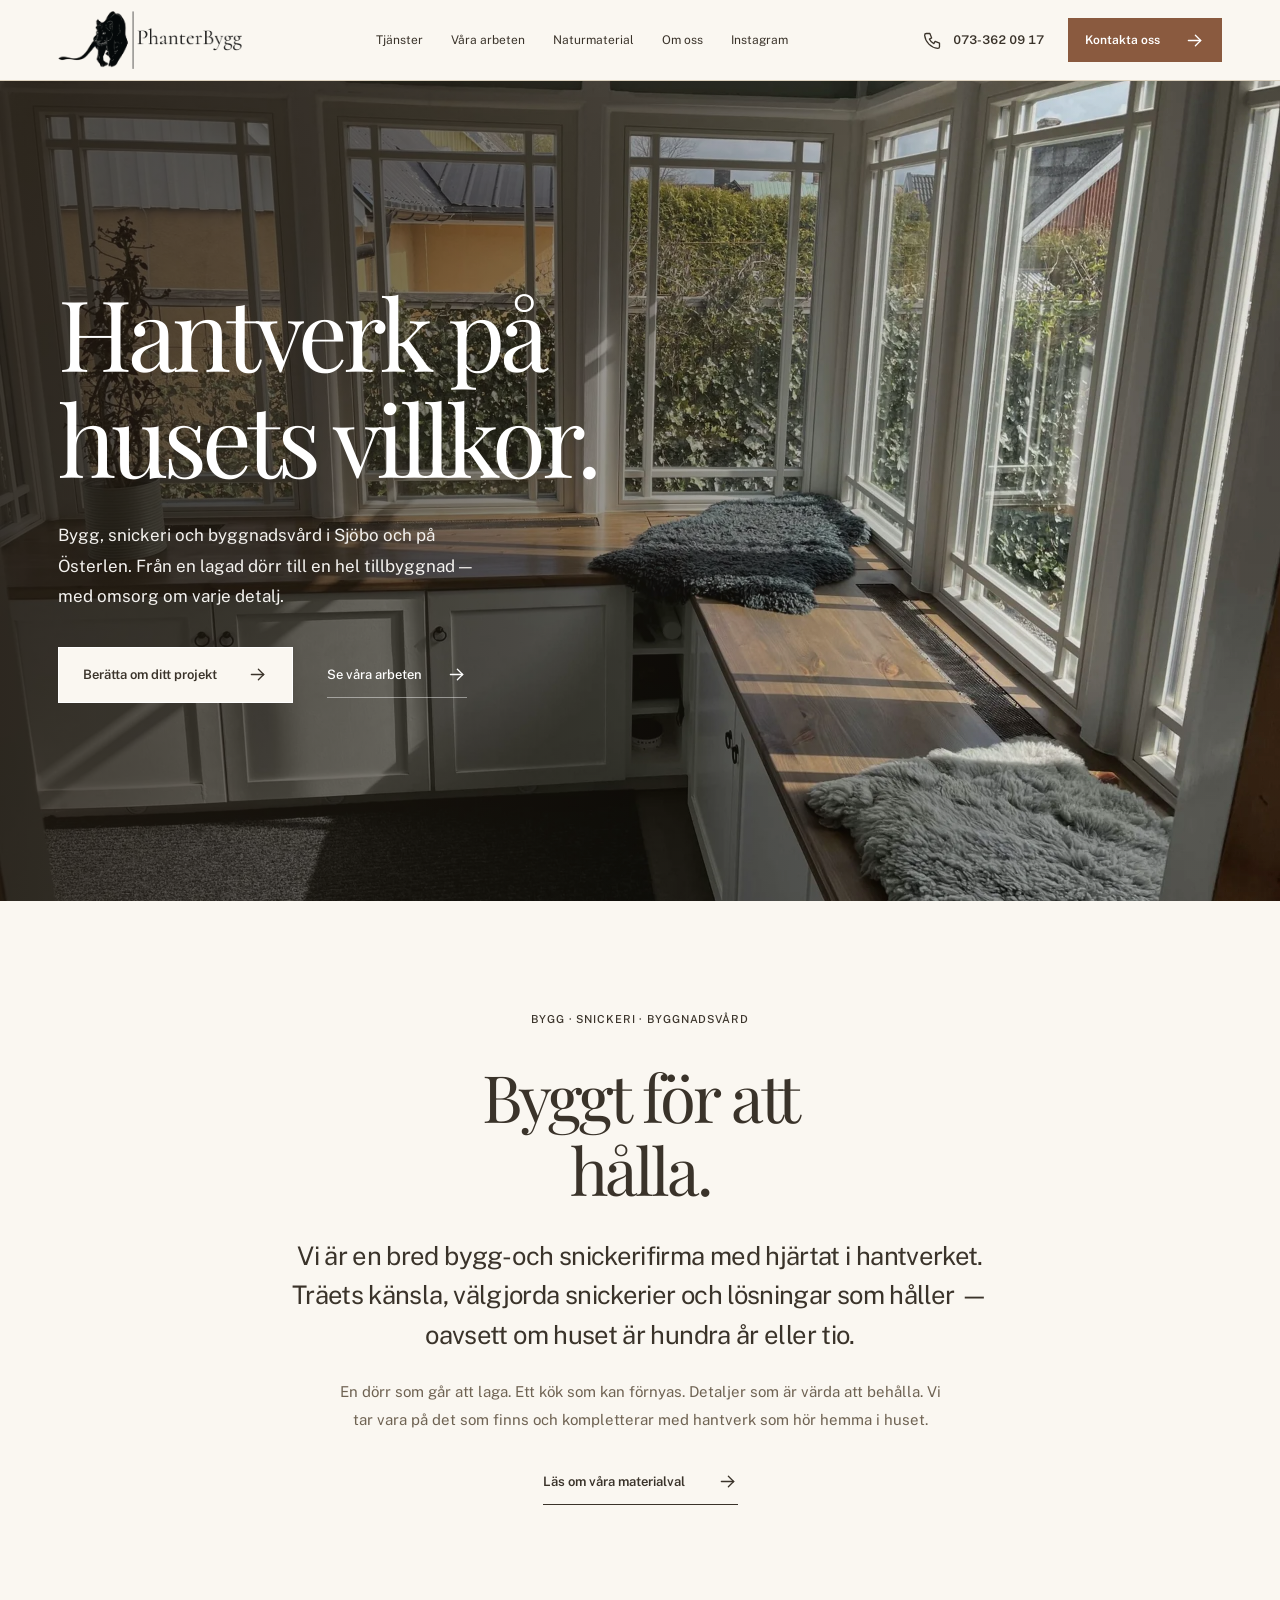
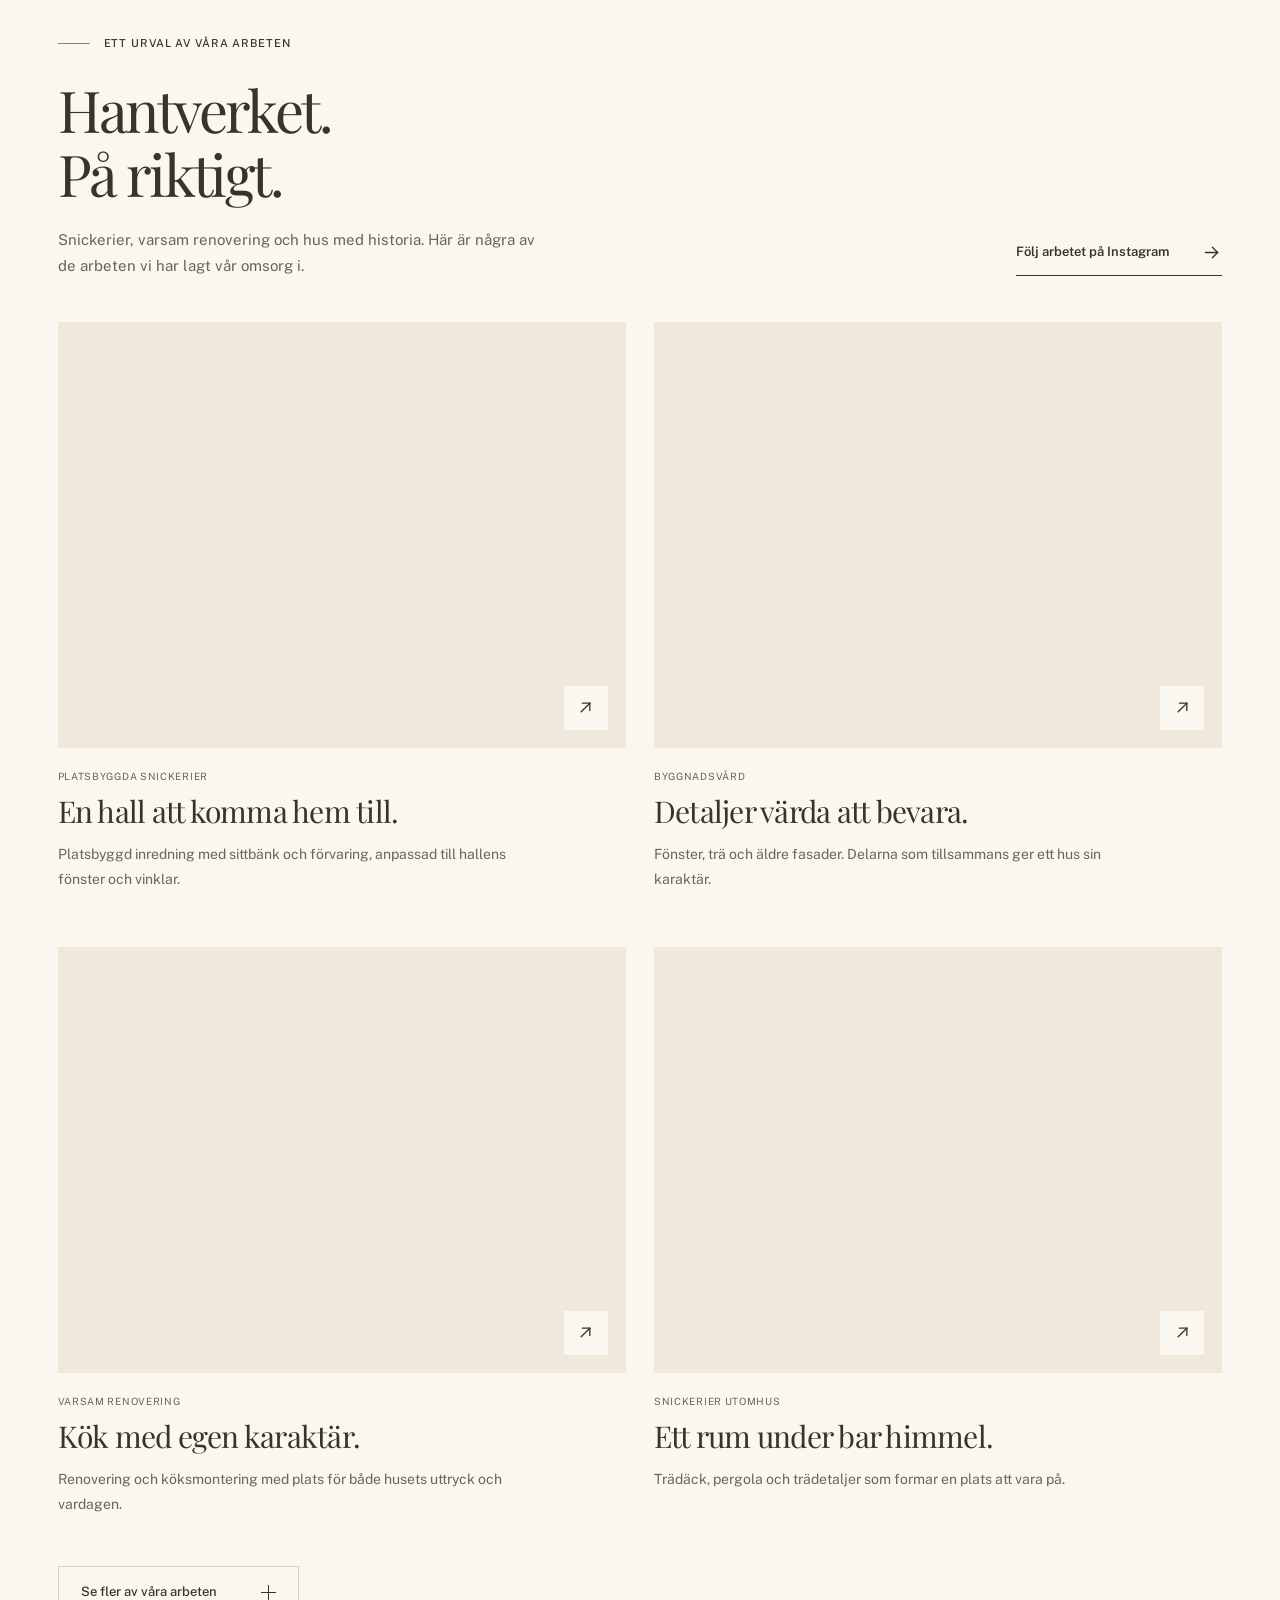
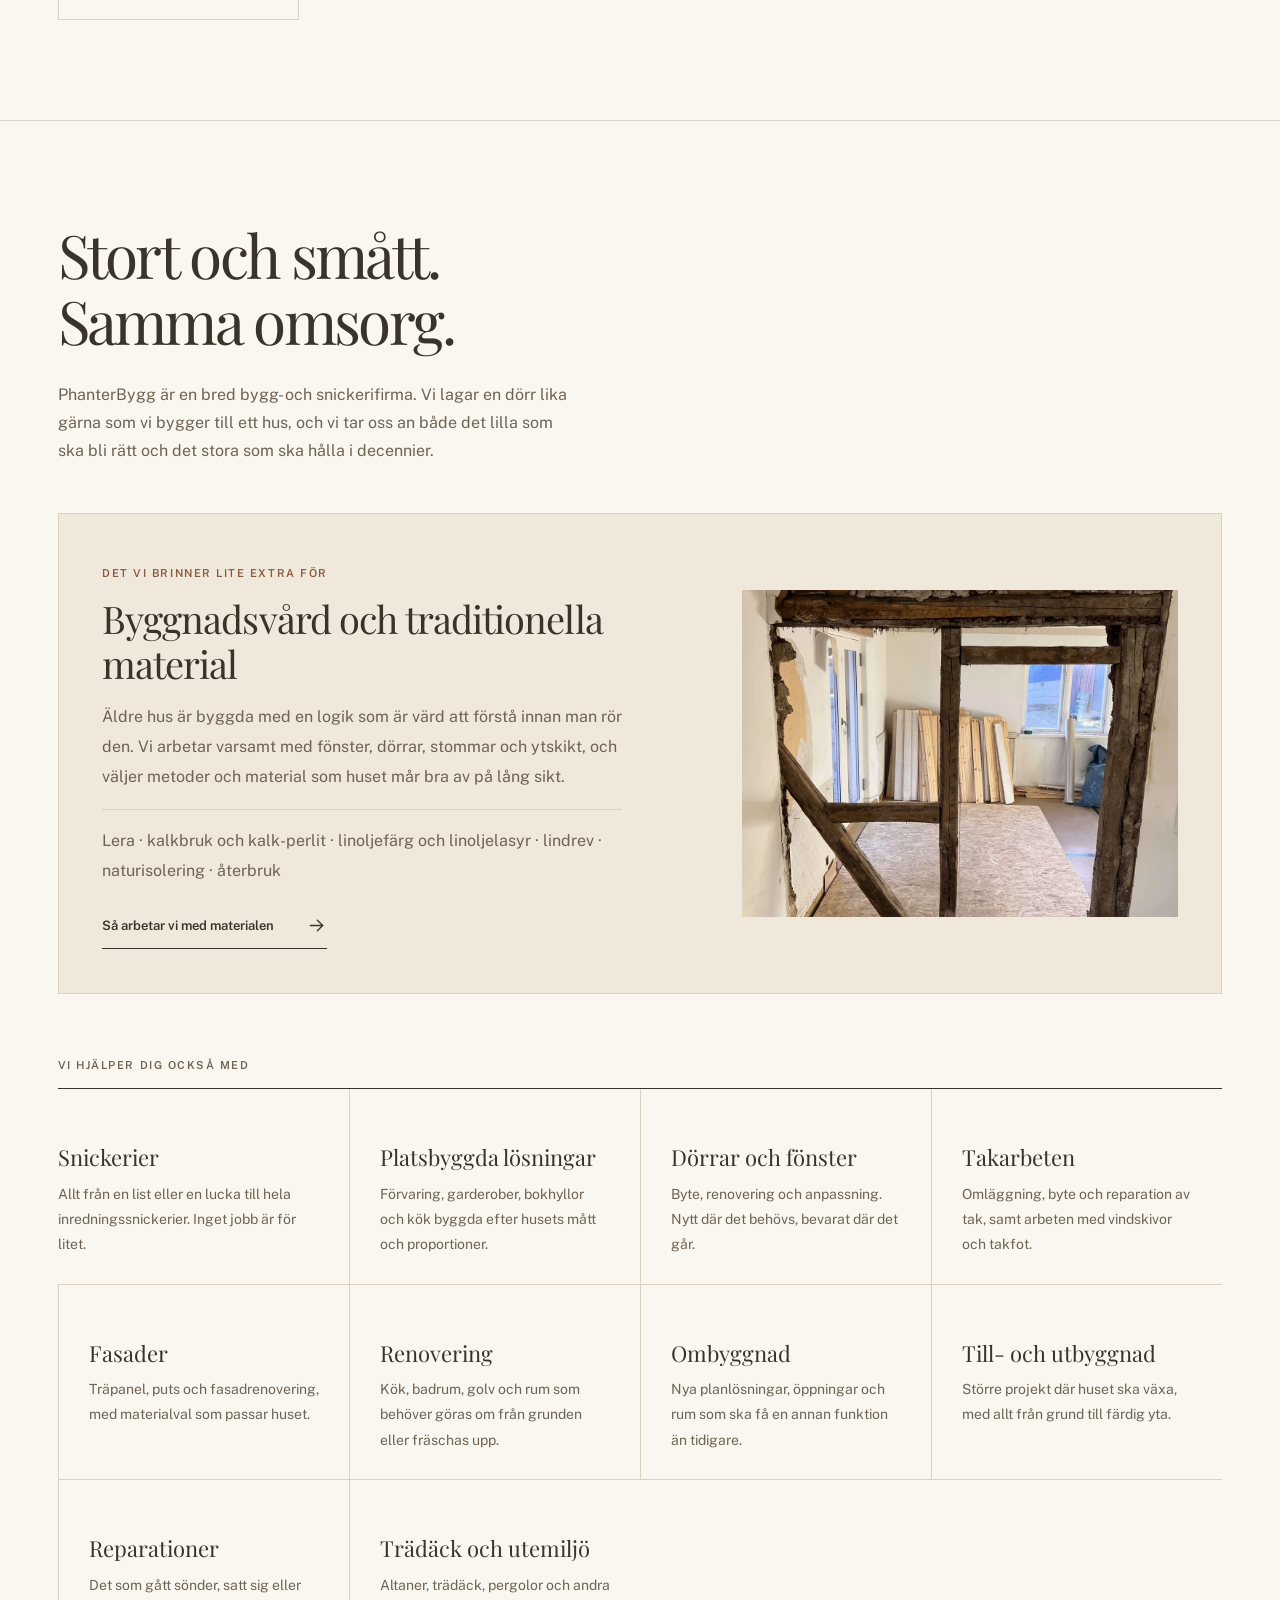
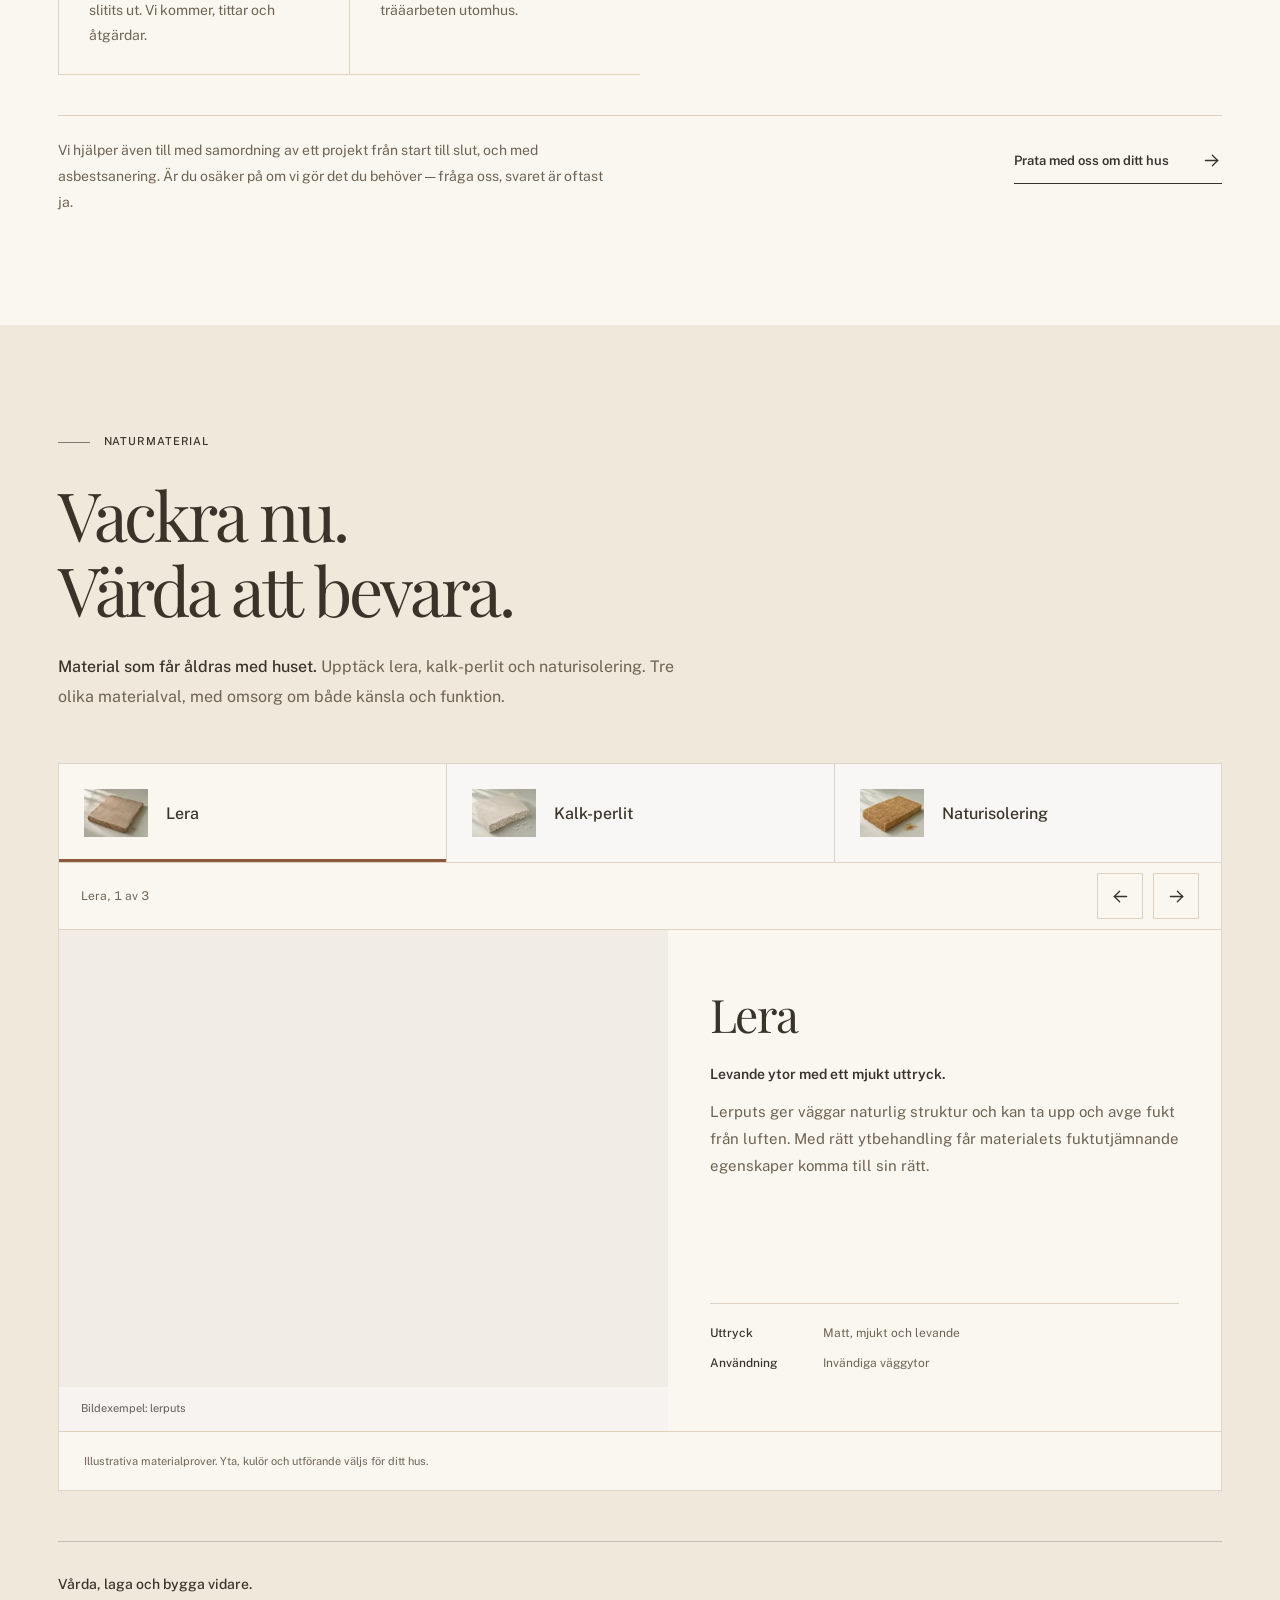
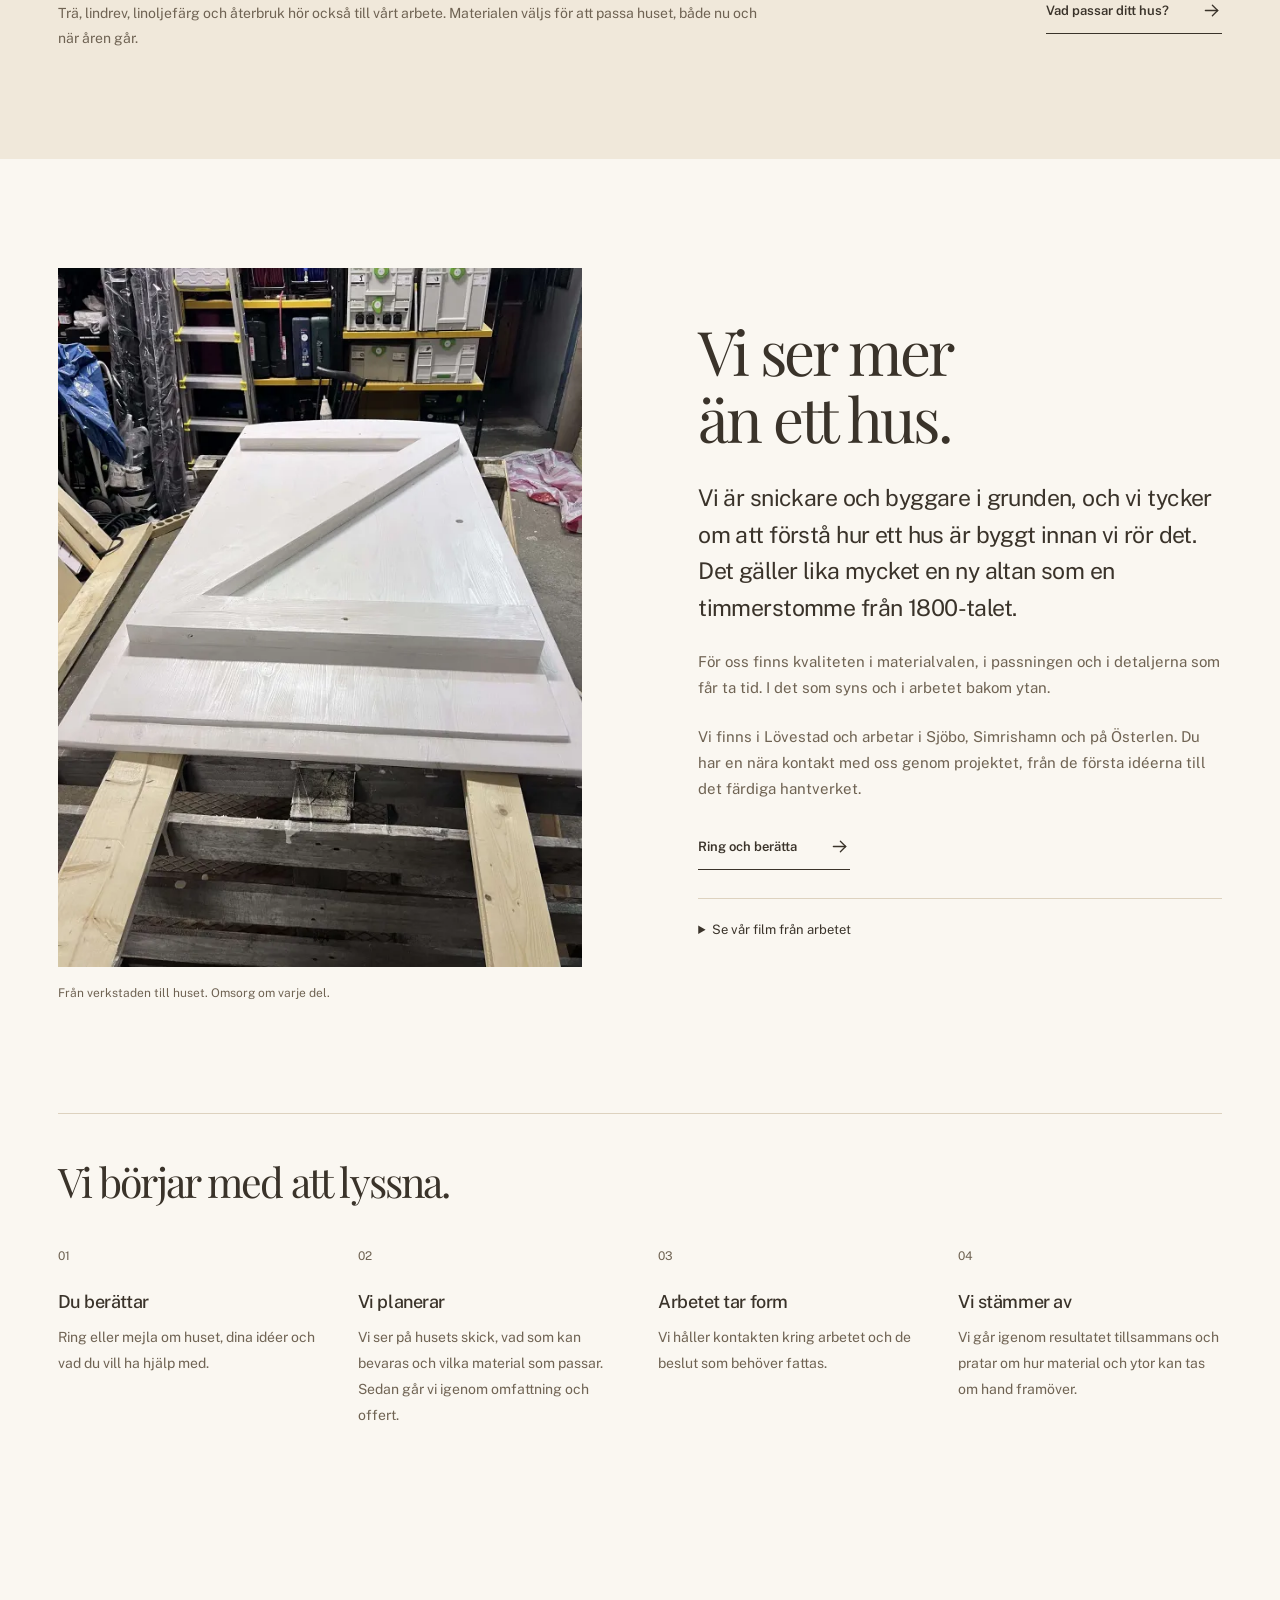
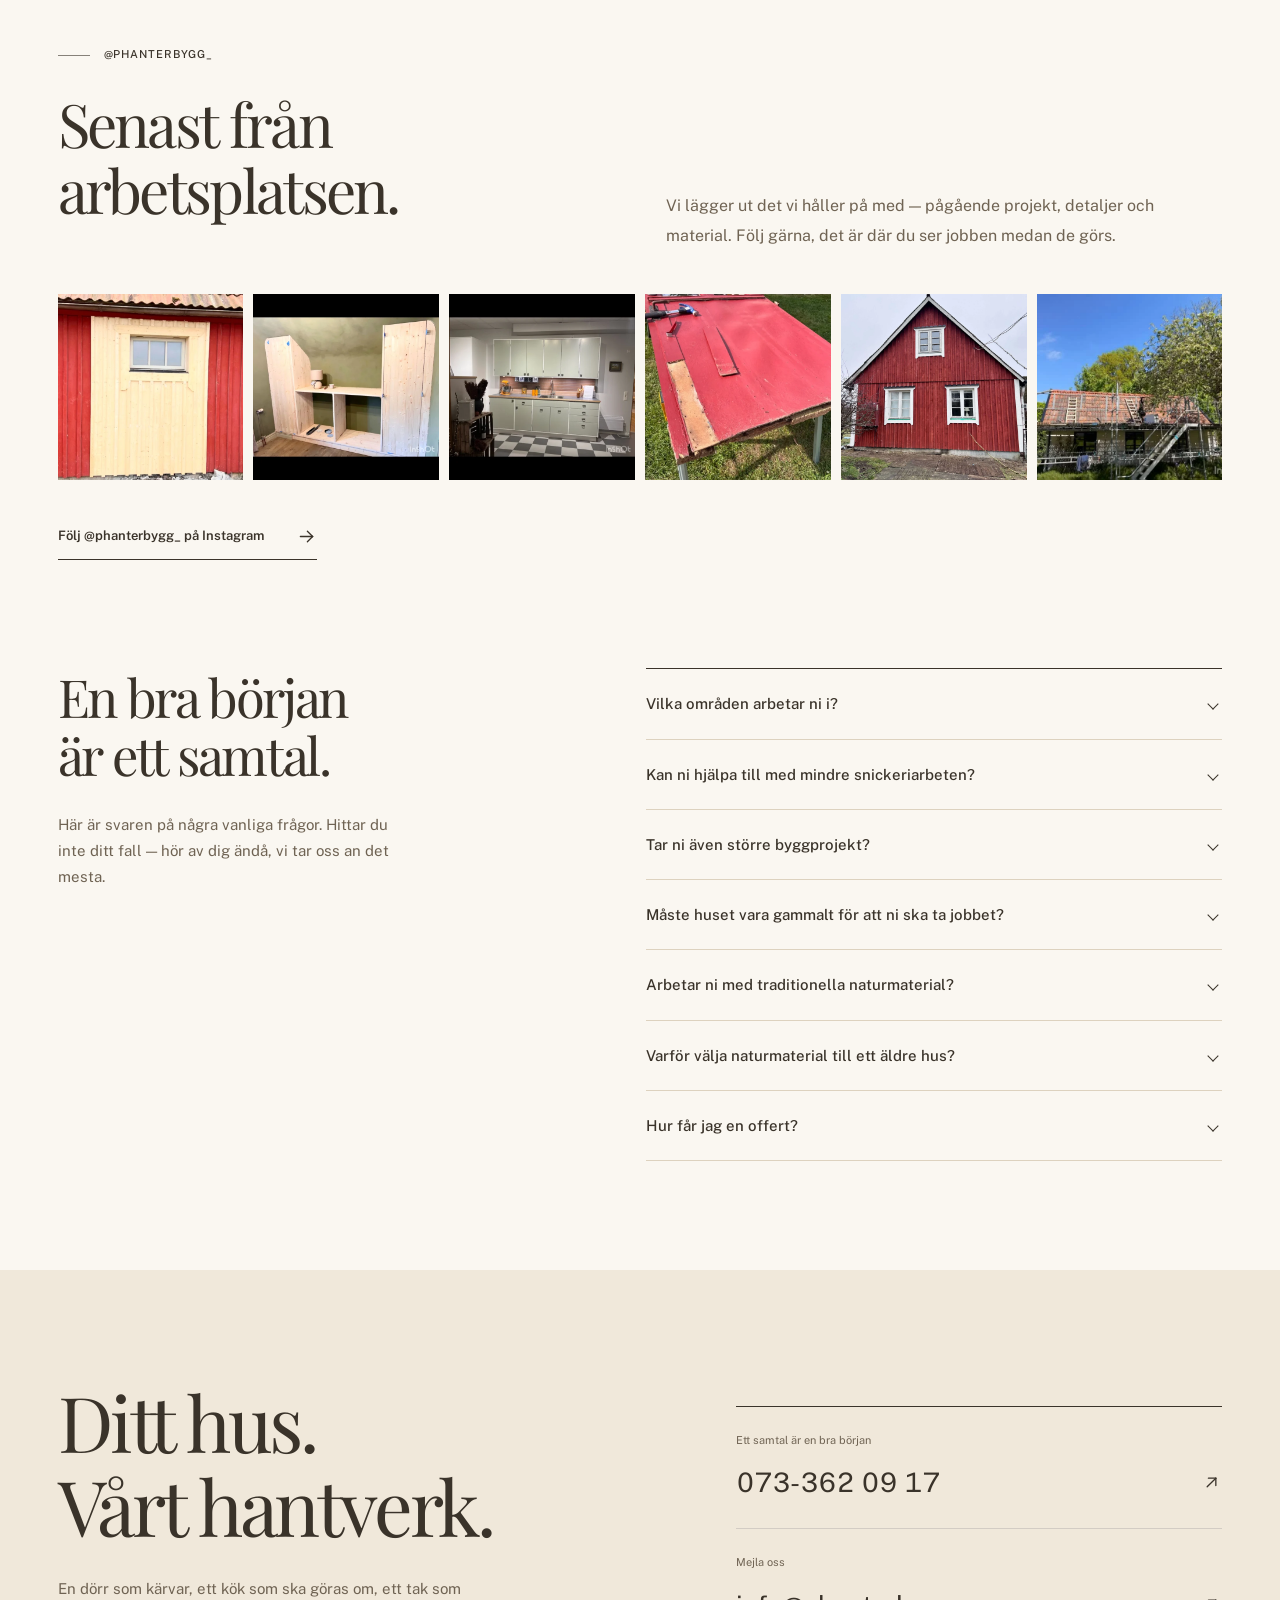
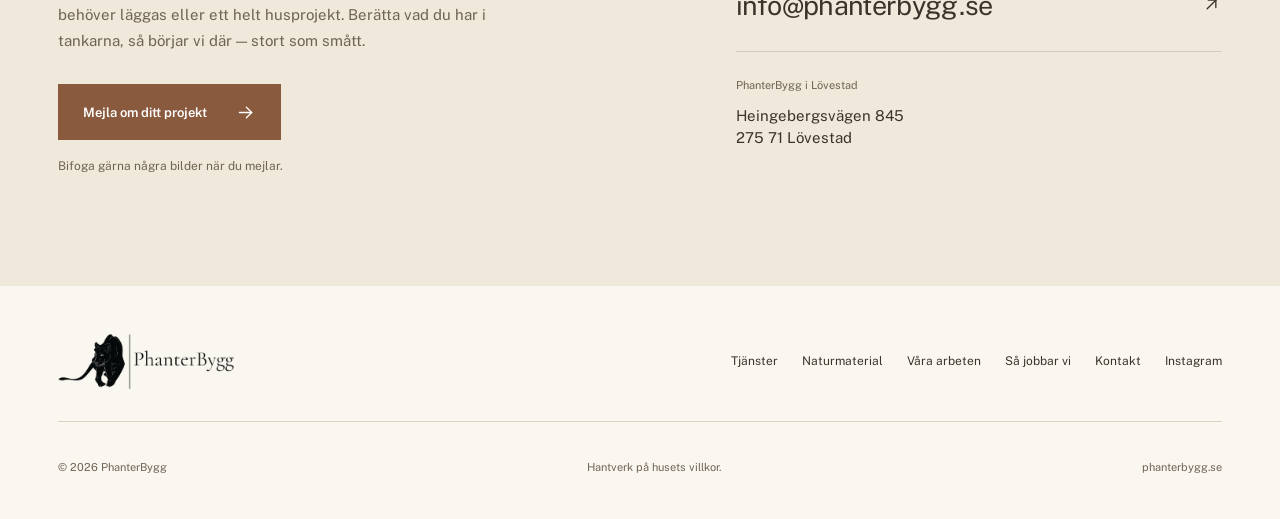
==== commit 14c04c51: "1" ====
--- a/index.html
+++ b/index.html
@@ -73,7 +73,7 @@
 
 <section class="about section" id="om-oss"><div class="wrap about-layout"><figure class="about-photo-wrap"><div class="about-photo"><img src="assets/dorr-verkstad.webp" srcset="assets/dorr-verkstad-600.webp 600w, assets/dorr-verkstad.webp 1200w" sizes="(max-width: 760px) calc(100vw - 40px), 42vw" alt="Trädörr med diagonalt trästag under tillverkning i verkstaden" width="1200" height="1600" loading="lazy" decoding="async"></div><figcaption>Från verkstaden till huset. Omsorg om varje del.</figcaption></figure><div class="about-copy"><h2>Vi ser mer<br> än ett hus.</h2><p class="lead">Vi är snickare och byggare i grunden, och vi tycker om att förstå hur ett hus är byggt innan vi rör det. Det gäller lika mycket en ny altan som en timmerstomme från 1800-talet.</p><p>För oss finns kvaliteten i materialvalen, i passningen och i detaljerna som får ta tid. I det som syns och i arbetet bakom ytan.</p><p>Vi finns i Lövestad och arbetar i Sjöbo, Simrishamn och på Österlen. Du har en nära kontakt med oss genom projektet, från de första idéerna till det färdiga hantverket.</p><a class="text-link" href="tel:+46733620917">Ring och berätta <svg class="arrow" aria-hidden="true"><use href="#arrow"></use></svg></a><details class="film"><summary>Se vår film från arbetet</summary><video controls="" playsinline="" preload="none" poster="assets/hus.webp" width="1920" height="1080" aria-label="PhanterByggs film från byggarbetet"><source src="assets/phanterbygg-film.mp4" type="video/mp4">Din webbläsare kan inte spela filmen. <a href="assets/phanterbygg-film.mp4">Öppna filmen här.</a></video></details></div></div></section>
 <section class="process section" id="process"><div class="wrap process-inner"><h2>Vi börjar med att lyssna.</h2><div class="process-steps"><article><h3>Du berättar</h3><p>Ring eller mejla om huset, dina idéer och vad du vill ha hjälp med.</p></article><article><h3>Vi planerar</h3><p>Vi ser på husets skick, vad som kan bevaras och vilka material som passar. Sedan går vi igenom omfattning och offert.</p></article><article><h3>Arbetet tar form</h3><p>Vi håller kontakten kring arbetet och de beslut som behöver fattas.</p></article><article><h3>Vi stämmer av</h3><p>Vi går igenom resultatet tillsammans och pratar om hur material och ytor kan tas om hand framöver.</p></article></div></div></section>
-<section class="insta section" id="instagram" aria-labelledby="insta-title"><div class="wrap"><div class="insta-head"><div><span class="section-label">@phanterbygg_</span><h2 id="insta-title">Senast från<br> arbetsplatsen.</h2></div><p>Vi lägger ut det vi håller på med — pågående projekt, detaljer och material. Följ gärna, det är där du ser jobben medan de görs.</p></div><ul class="insta-grid"><li><a href="https://www.instagram.com/reel/DcsZjT9oh0h/" target="_blank" rel="noopener noreferrer"><img src="assets/byggnadsvard.webp" alt="Lindrev och traditionella material i ett pågående byggnadsvårdsprojekt" width="640" height="640" loading="lazy" decoding="async"><span class="insta-tag">Byggnadsvård</span><span class="insta-caption">Traditionella material och byggnadsvård – här med lindrev, tjärat utvändigt och obehandlat invändigt.</span></a></li><li><a href="https://www.instagram.com/reel/DcSvATJoEqf/" target="_blank" rel="noopener noreferrer"><img src="assets/snickeri.webp" alt="Platsbyggd garderob under tillverkning" width="640" height="640" loading="lazy" decoding="async"><span class="insta-tag">Platsbyggt</span><span class="insta-caption">Från lösa brädor till platsbyggd garderob. Måttanpassat hantverk, byggt för rummet och kunden.</span></a></li><li><a href="https://www.instagram.com/reel/Dd_Nx8SINIE/" target="_blank" rel="noopener noreferrer"><img src="assets/kok.webp" alt="Kök där luckorna bytts men stommarna behållits" width="640" height="640" loading="lazy" decoding="async"><span class="insta-tag">Köksrenovering</span><span class="insta-caption">Luckbyten i två kök. Befintliga stommar behålls och luckorna byts ut – mycket kan förändras utan att börja om.</span></a></li><li><a href="https://www.instagram.com/reel/DbuprwIoZik/" target="_blank" rel="noopener noreferrer"><img src="assets/dorr.webp" alt="Renoverad trädörr med ny nederdel och tröskel" width="640" height="640" loading="lazy" decoding="async"><span class="insta-tag">Reparation</span><span class="insta-caption">En dörr behöver inte alltid bytas ut. Ny nederdel, ny tröskel och lagade rötskador – redo för många nya år.</span></a></li><li><a href="https://www.instagram.com/phanterbygg_/" target="_blank" rel="noopener noreferrer"><img src="assets/fasad-tra.webp" alt="Träfasad under arbete" width="640" height="640" loading="lazy" decoding="async"><span class="insta-tag">Fasad</span><span class="insta-caption">Träfasad under arbete.</span></a></li><li><a href="https://www.instagram.com/phanterbygg_/" target="_blank" rel="noopener noreferrer"><img src="assets/aterbruk.webp" alt="Återbrukat virke sorterat på arbetsplatsen" width="640" height="640" loading="lazy" decoding="async"><span class="insta-tag">Återbruk</span><span class="insta-caption">Virke som sorteras och återanvänds i projektet.</span></a></li></ul><a class="text-link insta-follow" href="https://www.instagram.com/phanterbygg_/" target="_blank" rel="noopener noreferrer">Följ @phanterbygg_ på Instagram <svg class="arrow" aria-hidden="true"><use href="#arrow"></use></svg></a></div></section>
+<section class="insta section" id="instagram" aria-labelledby="insta-title"><div class="wrap"><div class="insta-head"><div><span class="section-label">@phanterbygg_</span><h2 id="insta-title">Senast från<br> arbetsplatsen.</h2></div><p>Vi lägger ut det vi håller på med — pågående projekt, detaljer och material. Följ gärna, det är där du ser jobben medan de görs.</p></div><ul class="insta-grid"><li><a href="https://www.instagram.com/reel/DcsZjT9oh0h/" target="_blank" rel="noopener noreferrer"><img src="assets/byggnadsvard.webp" alt="Lindrev och traditionella material i ett pågående byggnadsvårdsprojekt" width="640" height="640" loading="lazy" decoding="async"></a></li><li><a href="https://www.instagram.com/reel/DcSvATJoEqf/" target="_blank" rel="noopener noreferrer"><img src="assets/snickeri.webp" alt="Platsbyggd garderob under tillverkning" width="640" height="640" loading="lazy" decoding="async"></a></li><li><a href="https://www.instagram.com/reel/Dd_Nx8SINIE/" target="_blank" rel="noopener noreferrer"><img src="assets/kok.webp" alt="Kök där luckorna bytts men stommarna behållits" width="640" height="640" loading="lazy" decoding="async"></a></li><li><a href="https://www.instagram.com/reel/DbuprwIoZik/" target="_blank" rel="noopener noreferrer"><img src="assets/dorr.webp" alt="Renoverad trädörr med ny nederdel och tröskel" width="640" height="640" loading="lazy" decoding="async"></a></li><li><a href="https://www.instagram.com/phanterbygg_/" target="_blank" rel="noopener noreferrer"><img src="assets/fasad-tra.webp" alt="Träfasad under arbete" width="640" height="640" loading="lazy" decoding="async"></a></li><li><a href="https://www.instagram.com/phanterbygg_/" target="_blank" rel="noopener noreferrer"><img src="assets/aterbruk.webp" alt="Återbrukat virke sorterat på arbetsplatsen" width="640" height="640" loading="lazy" decoding="async"></a></li></ul><a class="text-link insta-follow" href="https://www.instagram.com/phanterbygg_/" target="_blank" rel="noopener noreferrer">Följ @phanterbygg_ på Instagram <svg class="arrow" aria-hidden="true"><use href="#arrow"></use></svg></a></div></section>
 <section class="faq section" id="fragor"><div class="wrap faq-layout"><div><h2>En bra början<br> är ett samtal.</h2><p>Här är svaren på några vanliga frågor. Hittar du inte ditt fall — hör av dig ändå, vi tar oss an det mesta.</p></div><div><details><summary>Vilka områden arbetar ni i?</summary><p>Vi utgår från Lövestad och arbetar i Sjöbo, Simrishamn och på Österlen. Hör av dig om ditt hus ligger i närheten så pratar vi om möjligheterna.</p></details><details><summary>Kan ni hjälpa till med mindre snickeriarbeten?</summary><p>Absolut, det är en stor del av vad vi gör. En lagad dörr, en list som ska sitta rätt, en platsbyggd garderob eller en lucka som inte stänger — sådant är vardag för oss. Hör av dig oavsett hur litet du tycker att det är.</p></details><details><summary>Tar ni även större byggprojekt?</summary><p>Ja. Vi gör renoveringar, ombyggnader, till- och utbyggnader, takarbeten och fasader, och samordnar projektet från start till slut. Samma omsorg om detaljerna oavsett storlek på jobbet.</p></details><details><summary>Måste huset vara gammalt för att ni ska ta jobbet?</summary><p>Nej. Byggnadsvård och traditionella material är något vi brinner lite extra för, men vi arbetar lika gärna med nyare hus och vanliga renoveringar. Det är hantverket som styr, inte husets ålder.</p></details><details><summary>Arbetar ni med traditionella naturmaterial?</summary><p>Ja. Vi arbetar med naturmaterial som trä och lera, och hjälper dig att resonera kring kalk-perlit och naturisolering. Lindrev, linoljefärg, linoljelasyr och återbruk hör också till vårt arbete. Valet styrs av huset, underlaget och konstruktionen.</p></details><details><summary>Varför välja naturmaterial till ett äldre hus?</summary><p>Naturmaterial kan ge ytor med karaktär och lösningar som går att vårda över tid. Lerputs kan jämna ut fukt från luften, och träfiberisolering kan bidra till värme- och ljudisolering. Det avgörande är att material, ytbehandling och konstruktion passar ihop. Därför börjar vi med husets förutsättningar.</p></details><details><summary>Hur får jag en offert?</summary><p>Ring <a href="tel:+46733620917">073-362 09 17</a> eller mejla <a href="mailto:info@phanterbygg.se">info@phanterbygg.se</a>. Beskriv gärna vad du vill göra och var huset finns. Bifoga bilder om du har, så har vi något att utgå ifrån. Offerten är kostnadsfri.</p></details></div></div></section>
 <section class="contact section" id="offert"><div class="wrap contact-layout"><div class="contact-copy"><h2>Ditt hus.<br> Vårt hantverk.</h2><p>En dörr som kärvar, ett kök som ska göras om, ett tak som behöver läggas eller ett helt husprojekt. Berätta vad du har i tankarna, så börjar vi där — stort som smått.</p><a class="button" href="mailto:info@phanterbygg.se?subject=Mitt%20projekt%20-%20PhanterBygg">Mejla om ditt projekt <svg class="arrow" aria-hidden="true"><use href="#arrow"></use></svg></a><p class="contact-note">Bifoga gärna några bilder när du mejlar.</p></div><dl class="contact-info"><div><dt>Ett samtal är en bra början</dt><dd><a href="tel:+46733620917">073-362 09 17 <svg class="arrow" aria-hidden="true"><use href="#arrow"></use></svg></a></dd></div><div><dt>Mejla oss</dt><dd><a href="mailto:info@phanterbygg.se">info@phanterbygg.se <svg class="arrow" aria-hidden="true"><use href="#arrow"></use></svg></a></dd></div><div><dt>PhanterBygg i Lövestad</dt><dd><address>Heingebergsvägen 845<br>275 71 Lövestad</address></dd></div></dl></div></section>
 </main>
--- a/styles.css
+++ b/styles.css
@@ -237,5 +237,3 @@
 body.menu-open .mobile-bar{display:none}
 
 .insta-grid a{display:block}
-.insta-caption{display:block;padding:12px 2px 0;font-size:13px;line-height:1.65;color:var(--muted)}
-@media(max-width:540px){.insta-caption{font-size:12px;padding-top:9px}}
